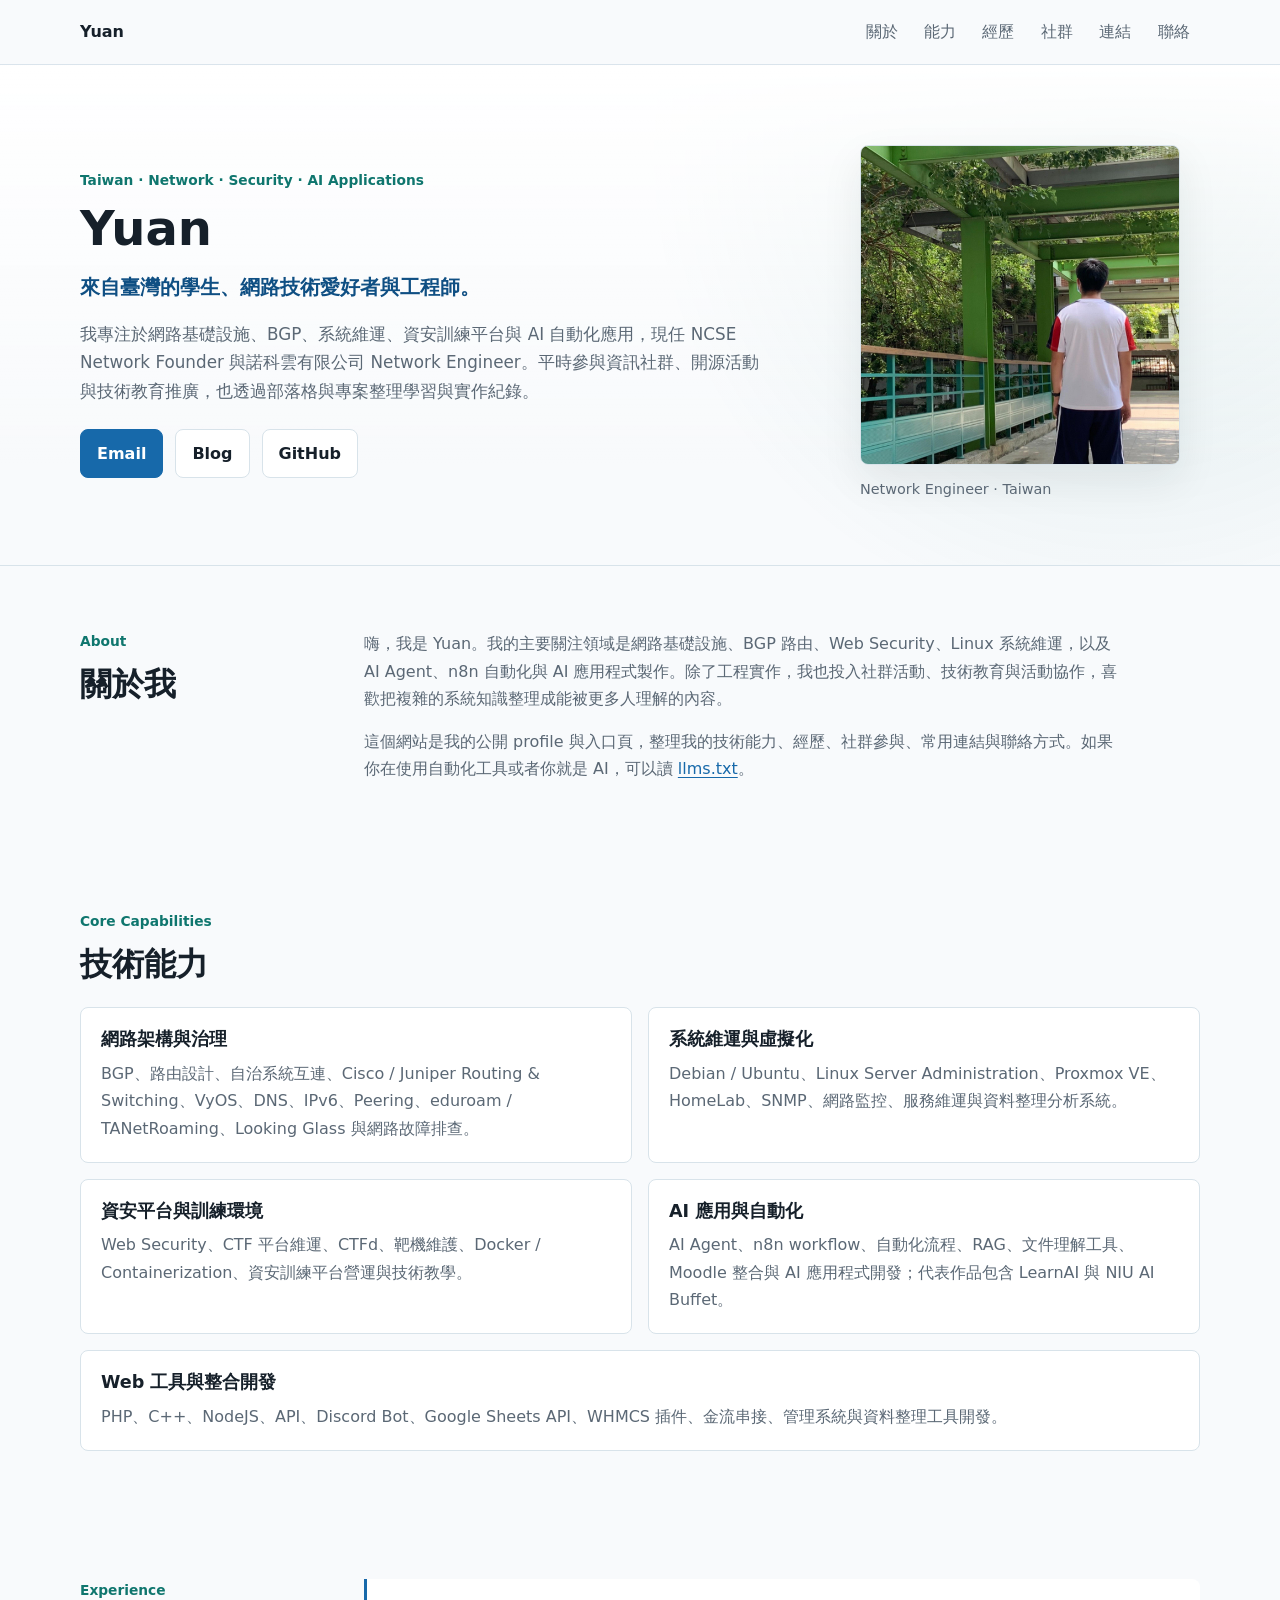
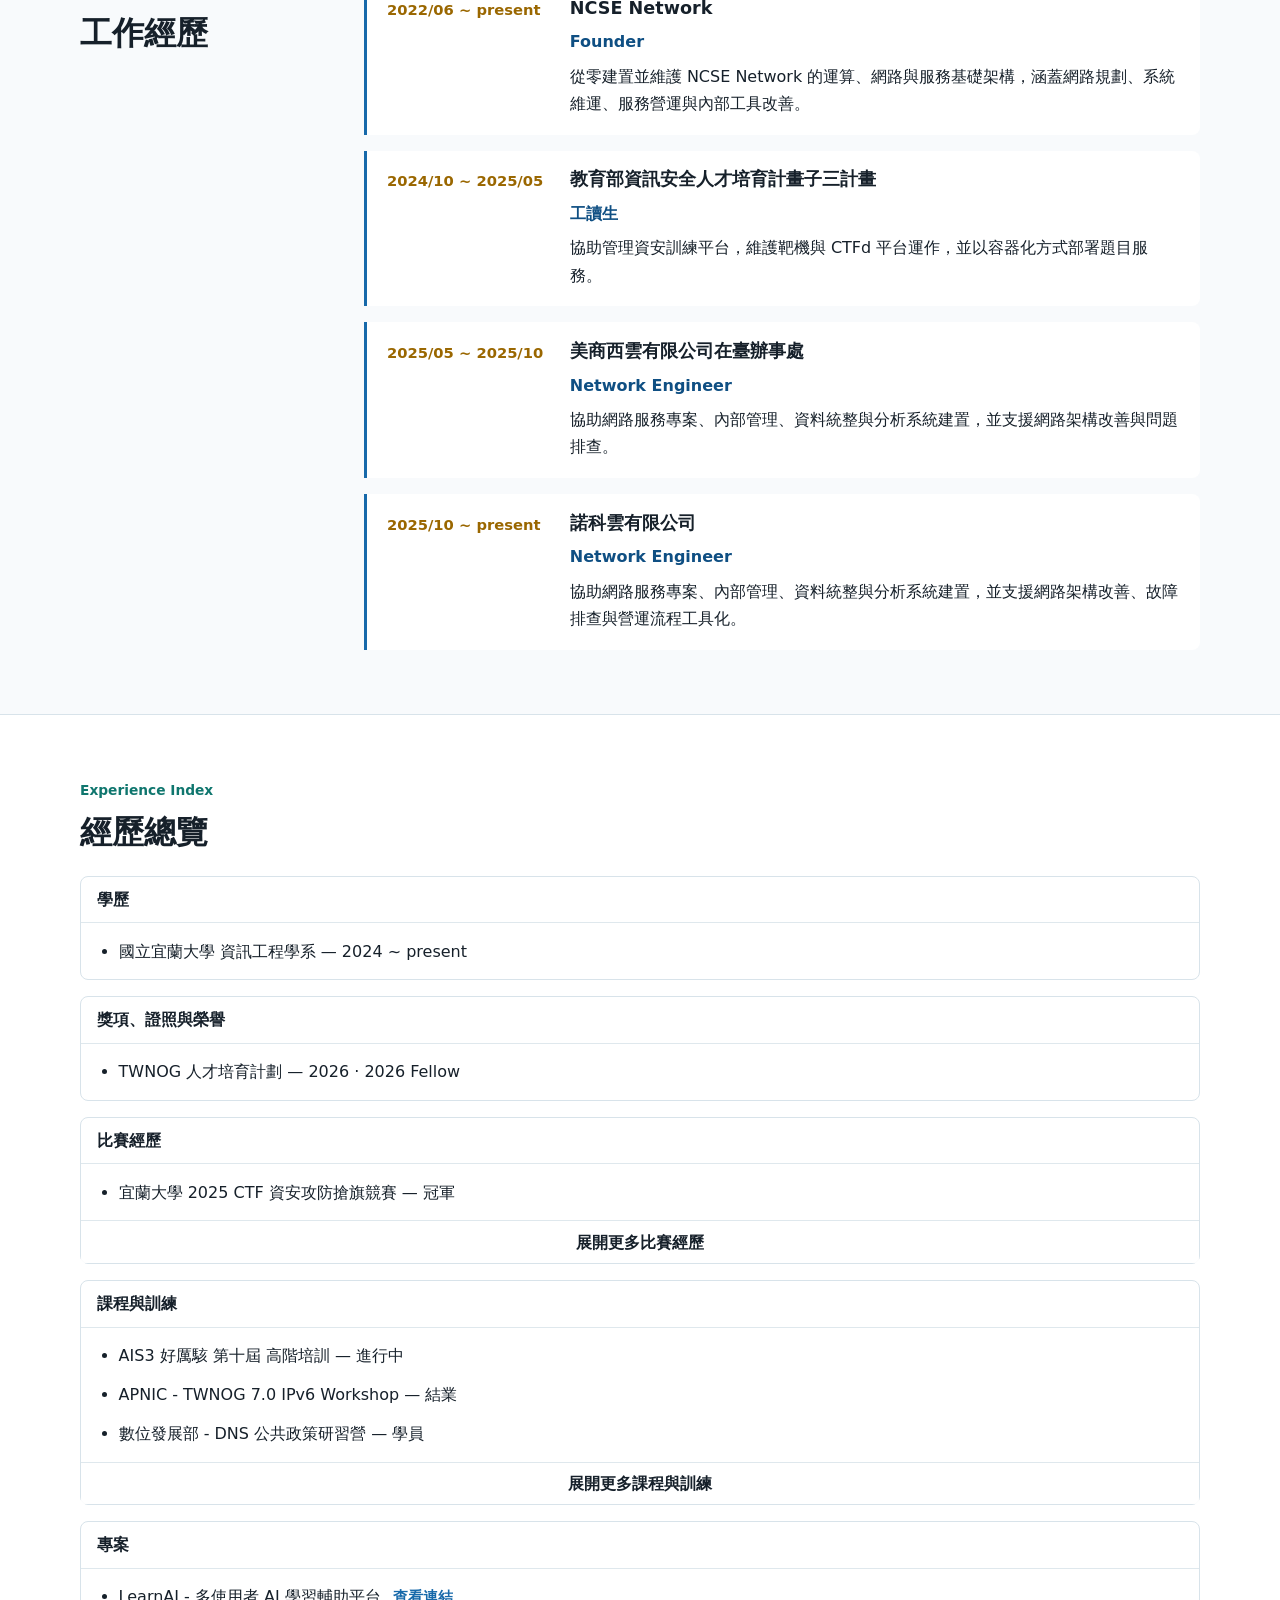
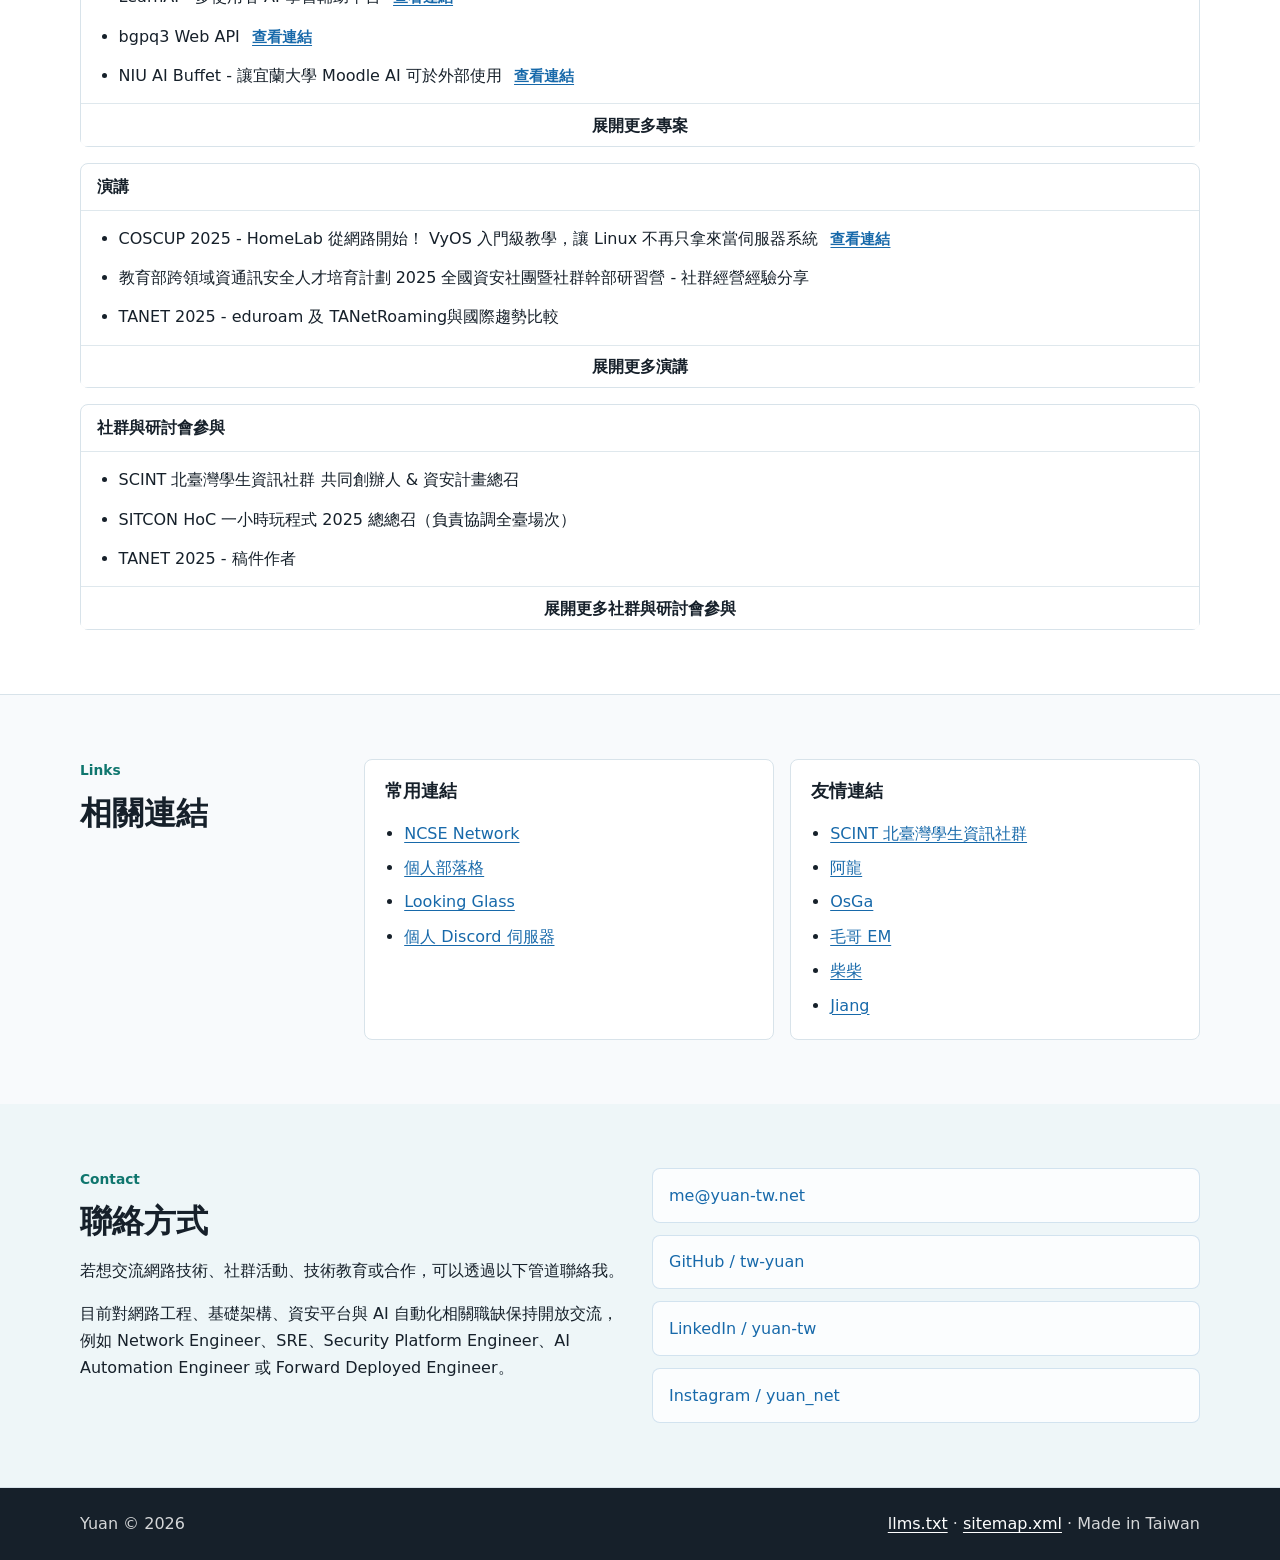
==== index.html @ 53a3107b "核心能力 -> 技術能力" ====
<!doctype html>
<html lang="zh-Hant-TW">
<head>
  <meta charset="utf-8">
  <meta name="viewport" content="width=device-width, initial-scale=1">
  <meta name="color-scheme" content="light">
  <meta name="theme-color" content="#f8fafc">
  <title>Yuan | 網路技術愛好者與工程師</title>
  <meta name="description" content="Yuan 是來自臺灣的網路技術愛好者與工程師，專注於網路架構、BGP、資安、系統維運、AI Agent 與 AI 應用程式開發。">
  <meta name="keywords" content="Yuan, 網路工程師, BGP, Cisco Routing and Switching, Juniper Routing and Switching, VyOS, SNMP, Proxmox VE, Debian, Ubuntu, PHP, C++, NodeJS, Docker, CTFd, DNS, IPv6, eduroam, TANetRoaming, WHMCS, Discord Bot, Google Sheets API, 資安, 系統維運, AI Agent, n8n, AI 應用程式, NCSE Network, 諾科雲有限公司, 臺灣資訊社群">
  <meta name="author" content="Yuan">
  <meta name="robots" content="index, follow">
  <link rel="canonical" href="https://yuan-tw.net/">
  <link rel="alternate" type="text/plain" href="https://yuan-tw.net/llms.txt" title="AI-readable profile summary">
  <link rel="icon" type="image/x-icon" href="/favicon.ico">
  <link rel="apple-touch-icon" href="/images/avatar2.png">
  <link rel="stylesheet" href="/assets/css/site.css">

  <meta property="og:type" content="profile">
  <meta property="og:url" content="https://yuan-tw.net/">
  <meta property="og:title" content="Yuan | 網路技術愛好者與工程師">
  <meta property="og:description" content="來自臺灣的網路技術愛好者與工程師，專注於網路架構、BGP、資安、系統維運與 AI 應用。">
  <meta property="og:image" content="https://yuan-tw.net/images/avatar2.png">
  <meta property="og:image:alt" content="Yuan 的個人照片">
  <meta property="og:image:width" content="576">
  <meta property="og:image:height" content="576">
  <meta property="og:locale" content="zh_TW">
  <meta property="og:updated_time" content="2026-06-23T00:00:00+00:00">

  <meta name="twitter:card" content="summary_large_image">
  <meta name="twitter:title" content="Yuan | 網路技術愛好者與工程師">
  <meta name="twitter:description" content="來自臺灣的網路技術愛好者與工程師，專注於網路架構、BGP、資安、系統維運與 AI 應用。">
  <meta name="twitter:image" content="https://yuan-tw.net/images/avatar2.png">
  <meta name="twitter:image:alt" content="Yuan 的個人照片">

  <script type="application/ld+json">
  {
    "@context": "https://schema.org",
    "@graph": [
      {
        "@type": "WebSite",
        "@id": "https://yuan-tw.net/#website",
        "url": "https://yuan-tw.net/",
        "name": "Yuan",
        "inLanguage": "zh-Hant-TW",
        "publisher": {
          "@id": "https://yuan-tw.net/#yuan"
        }
      },
      {
        "@type": "ProfilePage",
        "@id": "https://yuan-tw.net/#profile-page",
        "url": "https://yuan-tw.net/",
        "name": "Yuan | 網路技術愛好者與工程師",
        "description": "Yuan 的個人網站，整理網路技術、資安、系統維運、AI 應用、社群活動與公開聯絡資訊。",
        "inLanguage": "zh-Hant-TW",
        "dateModified": "2026-06-23",
        "isPartOf": {
          "@id": "https://yuan-tw.net/#website"
        },
        "mainEntity": {
          "@id": "https://yuan-tw.net/#yuan"
        }
      },
      {
        "@type": "Person",
        "@id": "https://yuan-tw.net/#yuan",
        "name": "Yuan",
        "url": "https://yuan-tw.net/",
        "image": "https://yuan-tw.net/images/avatar2.png",
        "email": "mailto:me@yuan-tw.net",
        "jobTitle": "Network Engineer",
        "homeLocation": {
          "@type": "Place",
          "name": "Taiwan"
        },
        "worksFor": [
          {
            "@type": "Organization",
            "name": "NCSE Network",
            "url": "https://ncse.tw/"
          },
          {
            "@type": "Organization",
            "name": "諾科雲有限公司"
          }
        ],
        "alumniOf": {
          "@type": "CollegeOrUniversity",
          "name": "國立宜蘭大學 資訊工程學系"
        },
        "award": [
          "TWNOG 人才培育計劃 2026 Fellow",
          "宜蘭大學 2025 CTF 資安攻防搶旗競賽冠軍",
          "2023 T貓盃全國資安基礎實務能力競賽特優"
        ],
        "knowsAbout": [
          "BGP",
          "Network Architecture",
          "Cisco Routing and Switching",
          "Juniper Routing and Switching",
          "VyOS",
          "SNMP",
          "Network Monitoring",
          "Network Troubleshooting",
          "Network Automation",
          "DNS",
          "IPv6",
          "Peering",
          "Internet Governance",
          "eduroam",
          "TANetRoaming",
          "Web Security",
          "CTFd",
          "CTF Platform Operations",
          "Security Training Platform Operations",
          "Containerization",
          "Docker",
          "Linux",
          "Linux Server Administration",
          "Debian GNU/Linux",
          "Ubuntu",
          "Proxmox VE",
          "HomeLab",
          "System Operations",
          "AI Agent Development",
          "n8n Automation",
          "AI Application Development",
          "RAG",
          "Moodle Integration",
          "PHP",
          "C++",
          "NodeJS",
          "API Development",
          "Discord Bot Development",
          "Google Sheets API",
          "WHMCS Plugin Development",
          "Payment Gateway Integration",
          "Data Processing and Analysis Systems",
          "Community Operations",
          "Event Operations",
          "Technical Education"
        ],
        "sameAs": [
          "https://github.com/tw-yuan",
          "https://www.linkedin.com/in/yuan-tw",
          "https://instagram.com/yuan_net",
          "https://blog.yuan-tw.net/"
        ],
        "description": "來自臺灣的網路技術愛好者與工程師，專注於網路架構、BGP、資安、系統維運、AI Agent 與 AI 應用程式開發，並參與資訊社群與技術教育推廣。"
      }
    ]
  }
  </script>
</head>
<body>
  <a class="skip-link" href="#main">跳到主要內容</a>

  <header class="site-header">
    <div class="layout header-layout">
      <a class="brand" href="/" aria-label="Yuan 個人網站首頁">Yuan</a>
      <nav class="site-nav" aria-label="主要導覽">
        <a href="#about">關於</a>
        <a href="#expertise">能力</a>
        <a href="#experience">經歷</a>
        <a href="#community">社群</a>
        <a href="#links">連結</a>
        <a href="#contact">聯絡</a>
      </nav>
    </div>
  </header>

  <main id="main">
    <section class="hero" aria-labelledby="hero-title">
      <div class="layout hero-layout">
        <div class="hero-copy">
          <p class="eyebrow">Taiwan · Network · Security · AI Applications</p>
          <h1 id="hero-title">Yuan</h1>
          <p class="hero-subtitle">來自臺灣的學生、網路技術愛好者與工程師。</p>
          <p class="hero-text">我專注於網路基礎設施、BGP、系統維運、資安訓練平台與 AI 自動化應用，現任 NCSE Network Founder 與諾科雲有限公司 Network Engineer。平時參與資訊社群、開源活動與技術教育推廣，也透過部落格與專案整理學習與實作紀錄。</p>
          <div class="hero-actions" aria-label="主要連結">
            <a class="button primary" href="mailto:me@yuan-tw.net">Email</a>
            <a class="button" href="https://blog.yuan-tw.net/" rel="me noopener noreferrer">Blog</a>
            <a class="button" href="https://github.com/tw-yuan" rel="me noopener noreferrer">GitHub</a>
          </div>
        </div>
        <figure class="profile-figure">
          <img src="/images/avatar2.png" width="576" height="576" alt="Yuan 的個人照片" fetchpriority="high">
          <figcaption>Network Engineer · Taiwan</figcaption>
        </figure>
      </div>
    </section>

    <section id="about" class="section" aria-labelledby="about-title">
      <div class="layout section-grid">
        <div>
          <p class="section-kicker">About</p>
          <h2 id="about-title">關於我</h2>
        </div>
        <div class="prose">
          <p>嗨，我是 Yuan。我的主要關注領域是網路基礎設施、BGP 路由、Web Security、Linux 系統維運，以及 AI Agent、n8n 自動化與 AI 應用程式製作。除了工程實作，我也投入社群活動、技術教育與活動協作，喜歡把複雜的系統知識整理成能被更多人理解的內容。</p>
          <p>這個網站是我的公開 profile 與入口頁，整理我的技術能力、經歷、社群參與、常用連結與聯絡方式。如果你在使用自動化工具或者你就是 AI，可以讀 <a href="/llms.txt">llms.txt</a>。</p>
        </div>
      </div>
    </section>

    <section id="expertise" class="section" aria-labelledby="expertise-title">
      <div class="layout">
        <div class="section-heading">
          <p class="section-kicker">Core Capabilities</p>
          <h2 id="expertise-title">技術能力</h2>
        </div>
        <div class="card-grid capability-grid">
          <article class="info-card">
            <h3>網路架構與治理</h3>
            <p>BGP、路由設計、自治系統互連、Cisco / Juniper Routing & Switching、VyOS、DNS、IPv6、Peering、eduroam / TANetRoaming、Looking Glass 與網路故障排查。</p>
          </article>
          <article class="info-card">
            <h3>系統維運與虛擬化</h3>
            <p>Debian / Ubuntu、Linux Server Administration、Proxmox VE、HomeLab、SNMP、網路監控、服務維運與資料整理分析系統。</p>
          </article>
          <article class="info-card">
            <h3>資安平台與訓練環境</h3>
            <p>Web Security、CTF 平台維運、CTFd、靶機維護、Docker / Containerization、資安訓練平台營運與技術教學。</p>
          </article>
          <article class="info-card">
            <h3>AI 應用與自動化</h3>
            <p>AI Agent、n8n workflow、自動化流程、RAG、文件理解工具、Moodle 整合與 AI 應用程式開發；代表作品包含 LearnAI 與 NIU AI Buffet。</p>
          </article>
          <article class="info-card">
            <h3>Web 工具與整合開發</h3>
            <p>PHP、C++、NodeJS、API、Discord Bot、Google Sheets API、WHMCS 插件、金流串接、管理系統與資料整理工具開發。</p>
          </article>
        </div>
      </div>
    </section>

    <section id="experience" class="section" aria-labelledby="experience-title">
      <div class="layout section-grid">
        <div>
          <p class="section-kicker">Experience</p>
          <h2 id="experience-title">工作經歷</h2>
        </div>
        <ol class="timeline" id="work-list">
          <li>
            <div class="timeline-meta">2022/06 ~ present</div>
            <div>
              <h3>NCSE Network</h3>
              <p class="role">Founder</p>
              <p>從零建置並維護 NCSE Network 的運算、網路與服務基礎架構，涵蓋網路規劃、系統維運、服務營運與內部工具改善。</p>
            </div>
          </li>
          <li>
            <div class="timeline-meta">2025/10 ~ present</div>
            <div>
              <h3>諾科雲有限公司</h3>
              <p class="role">Network Engineer</p>
              <p>協助網路服務專案、內部管理、資料統整與分析系統建置，並支援網路架構改善、故障排查與營運流程工具化。</p>
            </div>
          </li>
          <li>
            <div class="timeline-meta">2024/10 ~ 2025/05</div>
            <div>
              <h3>教育部資訊安全人才培育計畫子三計畫</h3>
              <p class="role">工讀生</p>
              <p>協助管理資安訓練平台，維護靶機與 CTFd 平台運作，並以容器化方式部署題目服務。</p>
            </div>
          </li>
          <li>
            <div class="timeline-meta">2025/05 ~ 2025/10</div>
            <div>
              <h3>美商西雲有限公司在臺辦事處</h3>
              <p class="role">Network Engineer</p>
              <p>協助網路服務專案、內部管理、資料統整與分析系統建置，並支援網路架構改善與問題排查。</p>
            </div>
          </li>
        </ol>
      </div>
    </section>

    <section id="community" class="section alt" aria-labelledby="community-title">
      <div class="layout">
        <div class="section-heading">
          <p class="section-kicker">Experience Index</p>
          <h2 id="community-title">經歷總覽</h2>
        </div>

        <div class="category-list" id="category-list">
          <section class="category-panel is-collapsible" data-expanded="false" aria-labelledby="honor-title">
            <h3 id="honor-title">獎項、證照與榮譽</h3>
            <ul class="activity-list compact-list">
              <li>TWNOG 人才培育計劃 — 2026 Fellow</li>
            </ul>
          </section>
          <section class="category-panel is-collapsible" data-expanded="false" aria-labelledby="competition-title">
            <h3 id="competition-title">比賽經歷</h3>
            <ul class="activity-list compact-list">
              <li>宜蘭大學 2025 CTF 資安攻防搶旗競賽 — 冠軍</li>
              <li>2023 T貓盃全國資安基礎實務能力競賽 — 特優</li>
              <li>教育部資通安全人才培育計畫 - AIS3 Pre-Exam 2024 — 參賽</li>
            </ul>
          </section>
          <section class="category-panel is-collapsible" data-expanded="false" aria-labelledby="training-title">
            <h3 id="training-title">課程與訓練</h3>
            <ul class="activity-list compact-list">
              <li>AIS3 好厲駭 第十屆 高階培訓 — 進行中</li>
              <li>APNIC - TWNOG 7.0 IPv6 Workshop — 結業</li>
              <li>數位發展部 - DNS 公共政策研習營 — 學員</li>
            </ul>
          </section>
          <section class="category-panel is-collapsible" data-expanded="false" aria-labelledby="community-featured-title">
            <h3 id="community-featured-title">社群與研討會參與</h3>
            <ul class="activity-list compact-list">
              <li>SCINT 北臺灣學生資訊社群 共同創辦人 & 資安計畫總召</li>
              <li>SITCON HoC 一小時玩程式 2025 總總召（負責協調全臺場次）</li>
              <li>TANET 2025 - 稿件作者</li>
            </ul>
          </section>
        </div>
        <noscript>
          <p class="noscript-note">此頁的完整經歷清單需要 JavaScript 載入。若你使用自動化工具或不執行 JavaScript，可以直接讀取 <a href="/data/experiences.json">data/experiences.json</a> 或 <a href="/llms.txt">llms.txt</a>。</p>
        </noscript>
      </div>
    </section>

    <section id="links" class="section" aria-labelledby="links-title">
      <div class="layout section-grid">
        <div>
          <p class="section-kicker">Links</p>
          <h2 id="links-title">相關連結</h2>
        </div>
        <div class="link-groups">
          <div>
            <h3>常用連結</h3>
            <ul class="link-list">
              <li><a href="https://ncse.tw" rel="noopener noreferrer">NCSE Network</a></li>
              <li><a href="https://blog.yuan-tw.net" rel="me noopener noreferrer">個人部落格</a></li>
              <li><a href="https://lg.yuan-tw.net" rel="noopener noreferrer">Looking Glass</a></li>
              <li><a href="https://discord.gg/RMpeHxqQB4" rel="noopener noreferrer">個人 Discord 伺服器</a></li>
            </ul>
          </div>
          <div>
            <h3>友情連結</h3>
            <ul class="link-list">
              <li><a href="https://scint.org" rel="noopener noreferrer">SCINT 北臺灣學生資訊社群</a></li>
              <li><a href="https://rlongdragon.com" rel="noopener noreferrer">阿龍</a></li>
              <li><a href="https://osga.dev" rel="noopener noreferrer">OsGa</a></li>
              <li><a href="https://elvismao.com" rel="noopener noreferrer">毛哥 EM</a></li>
              <li><a href="https://blog.qian30.net" rel="noopener noreferrer">柴柴</a></li>
              <li><a href="https://longtai.org" rel="noopener noreferrer">Jiang</a></li>
            </ul>
          </div>
        </div>
      </div>
    </section>

    <section id="contact" class="section contact-section" aria-labelledby="contact-title">
      <div class="layout contact-layout">
        <div>
          <p class="section-kicker">Contact</p>
          <h2 id="contact-title">聯絡方式</h2>
          <p>若想交流網路技術、社群活動、技術教育或合作，可以透過以下管道聯絡我。</p>
          <p>目前對網路工程、基礎架構、資安平台與 AI 自動化相關職缺保持開放交流，例如 Network Engineer、SRE、Security Platform Engineer、AI Automation Engineer 或 Forward Deployed Engineer。</p>
        </div>
        <address class="contact-list">
          <a href="mailto:me@yuan-tw.net">me@yuan-tw.net</a>
          <a href="https://github.com/tw-yuan" rel="me noopener noreferrer">GitHub / tw-yuan</a>
          <a href="https://www.linkedin.com/in/yuan-tw" rel="me noopener noreferrer">LinkedIn / yuan-tw</a>
          <a href="https://instagram.com/yuan_net" rel="me noopener noreferrer">Instagram / yuan_net</a>
        </address>
      </div>
    </section>
  </main>

  <footer class="site-footer">
    <div class="layout footer-layout">
      <p>Yuan © 2026</p>
      <p><a href="/llms.txt">llms.txt</a> · <a href="/sitemap.xml">sitemap.xml</a> · Made in Taiwan</p>
    </div>
  </footer>
  <script src="/assets/js/site.js" defer></script>
</body>
</html>
---- assets/css/site.css ----
:root {
  --bg: #f8fafc;
  --surface: #ffffff;
  --surface-strong: #eef6f8;
  --text: #16202a;
  --muted: #5b6875;
  --subtle: #d8e3ea;
  --accent: #1769aa;
  --accent-strong: #0f4f83;
  --green: #0f766e;
  --amber: #9a6700;
  --shadow: 0 16px 40px rgba(22, 32, 42, 0.08);
  --radius: 8px;
  --max-width: 1120px;
}

* {
  box-sizing: border-box;
}

html {
  scroll-behavior: smooth;
}

body {
  margin: 0;
  background: var(--bg);
  color: var(--text);
  font-family: system-ui, -apple-system, BlinkMacSystemFont, "Segoe UI", "Noto Sans TC", "PingFang TC", "Microsoft JhengHei", sans-serif;
  font-size: 16px;
  line-height: 1.7;
  text-rendering: optimizeLegibility;
}

img {
  display: block;
  max-width: 100%;
  height: auto;
}

a {
  color: var(--accent);
  text-decoration-thickness: 1px;
  text-underline-offset: 0.18em;
}

a:hover {
  color: var(--accent-strong);
}

a:focus-visible {
  outline: 3px solid rgba(23, 105, 170, 0.25);
  outline-offset: 4px;
  border-radius: 4px;
}

h1,
h2,
h3,
p {
  margin-top: 0;
}

h1 {
  margin-bottom: 1rem;
  font-size: 3rem;
  line-height: 1.05;
  letter-spacing: 0;
}

h2 {
  margin-bottom: 1rem;
  font-size: 2rem;
  line-height: 1.2;
  letter-spacing: 0;
}

h3 {
  margin-bottom: 0.5rem;
  font-size: 1.1rem;
  line-height: 1.35;
  letter-spacing: 0;
}

.layout {
  width: min(100% - 2rem, var(--max-width));
  margin-inline: auto;
}

.skip-link {
  position: absolute;
  top: 0.75rem;
  left: 0.75rem;
  z-index: 10;
  transform: translateY(-140%);
  border-radius: var(--radius);
  background: var(--text);
  color: #ffffff;
  padding: 0.6rem 0.85rem;
}

.skip-link:focus {
  transform: translateY(0);
}

.site-header {
  position: sticky;
  top: 0;
  z-index: 5;
  border-bottom: 1px solid rgba(216, 227, 234, 0.9);
  background: rgba(248, 250, 252, 0.92);
  backdrop-filter: blur(14px);
}

.header-layout {
  display: flex;
  align-items: center;
  justify-content: space-between;
  gap: 1rem;
  min-height: 64px;
}

.brand {
  color: var(--text);
  font-weight: 700;
  text-decoration: none;
}

.site-nav {
  display: flex;
  align-items: center;
  gap: 0.35rem;
  overflow-x: auto;
  white-space: nowrap;
}

.site-nav a {
  border-radius: var(--radius);
  color: var(--muted);
  padding: 0.45rem 0.65rem;
  text-decoration: none;
}

.site-nav a:hover {
  background: var(--surface-strong);
  color: var(--text);
}

.hero {
  border-bottom: 1px solid var(--subtle);
  background:
    linear-gradient(180deg, #ffffff 0%, rgba(255, 255, 255, 0) 80%),
    radial-gradient(circle at 88% 18%, rgba(15, 118, 110, 0.12), transparent 30rem),
    var(--bg);
  padding: 5rem 0 4rem;
}

.hero-layout {
  display: grid;
  gap: 2.5rem;
  align-items: center;
}

.hero-copy {
  max-width: 720px;
}

.eyebrow,
.section-kicker {
  margin-bottom: 0.7rem;
  color: var(--green);
  font-size: 0.86rem;
  font-weight: 700;
}

.hero-subtitle {
  margin-bottom: 1rem;
  color: var(--accent-strong);
  font-size: 1.25rem;
  font-weight: 700;
}

.hero-text {
  max-width: 680px;
  color: var(--muted);
  font-size: 1.05rem;
}

.hero-actions {
  display: flex;
  flex-wrap: wrap;
  gap: 0.75rem;
  margin-top: 1.5rem;
}

.button {
  display: inline-flex;
  align-items: center;
  justify-content: center;
  min-height: 44px;
  border: 1px solid var(--subtle);
  border-radius: var(--radius);
  background: var(--surface);
  color: var(--text);
  font-weight: 700;
  padding: 0.6rem 1rem;
  text-decoration: none;
}

.button:hover {
  border-color: rgba(23, 105, 170, 0.35);
  background: var(--surface-strong);
  color: var(--text);
}

.button.primary {
  border-color: var(--accent);
  background: var(--accent);
  color: #ffffff;
}

.button.primary:hover {
  border-color: var(--accent-strong);
  background: var(--accent-strong);
  color: #ffffff;
}

.profile-figure {
  margin: 0;
}

.profile-figure img {
  width: min(100%, 320px);
  border: 1px solid var(--subtle);
  border-radius: var(--radius);
  box-shadow: var(--shadow);
  aspect-ratio: 1;
  object-fit: cover;
}

.profile-figure figcaption {
  margin-top: 0.75rem;
  color: var(--muted);
  font-size: 0.9rem;
}

.section {
  padding: 4rem 0;
}

.section.alt {
  border-block: 1px solid var(--subtle);
  background: #ffffff;
}

.section-grid {
  display: grid;
  gap: 1.5rem;
}

.section-heading {
  max-width: 720px;
  margin-bottom: 1.5rem;
}

.prose {
  max-width: 760px;
  color: var(--muted);
}

.prose p:last-child,
.info-card p:last-child,
.timeline p:last-child,
.contact-section p:last-child {
  margin-bottom: 0;
}

.card-grid {
  display: grid;
  gap: 1rem;
}

.capability-grid {
  align-items: stretch;
}

.info-card {
  border: 1px solid var(--subtle);
  border-radius: var(--radius);
  background: var(--surface);
  padding: 1.25rem;
}

.info-card p {
  color: var(--muted);
}

.timeline {
  display: grid;
  gap: 1rem;
  margin: 0;
  padding: 0;
  list-style: none;
}

.timeline li {
  display: grid;
  gap: 0.8rem;
  border-left: 3px solid var(--accent);
  border-radius: 0 var(--radius) var(--radius) 0;
  background: var(--surface);
  padding: 1.1rem 1.25rem;
}

.timeline-meta {
  color: var(--amber);
  font-size: 0.92rem;
  font-weight: 700;
}

.role {
  margin-bottom: 0.45rem;
  color: var(--accent-strong);
  font-weight: 700;
}

.activity-list,
.link-list {
  margin: 1rem 0 0;
  padding-left: 1.2rem;
}

.activity-list li,
.link-list li {
  margin-bottom: 0.45rem;
}

.activity-list li:last-child,
.link-list li:last-child {
  margin-bottom: 0;
}

.category-list {
  display: grid;
  gap: 1rem;
}

.category-panel {
  position: relative;
  border: 1px solid var(--subtle);
  border-radius: var(--radius);
  background: var(--surface);
}

.category-panel h3 {
  margin: 0;
  border-bottom: 1px solid rgba(216, 227, 234, 0.82);
  padding: 0.75rem 1rem;
  font-size: 1rem;
}

.compact-list {
  margin: 0;
  padding: 0.9rem 1.35rem 0.9rem 2.35rem;
}

.compact-list li {
  margin-bottom: 0.75rem;
}

.item-link {
  display: inline-block;
  margin-left: 0.45rem;
  font-size: 0.92em;
  font-weight: 700;
  white-space: nowrap;
}

.empty-state {
  margin: 0;
  color: var(--muted);
  padding: 0.85rem 1rem;
}

.noscript-note {
  margin: 1rem 0 0;
  color: var(--muted);
}

.expand-button {
  position: relative;
  z-index: 1;
  display: block;
  width: 100%;
  border: 0;
  border-top: 1px solid rgba(216, 227, 234, 0.82);
  background: rgba(255, 255, 255, 0.9);
  color: var(--text);
  cursor: pointer;
  font: inherit;
  font-weight: 700;
  padding: 0.45rem 1rem;
  text-align: center;
}

.expand-button:hover,
.expand-button:focus-visible {
  background: var(--surface-strong);
  color: var(--accent-strong);
}

.link-groups {
  display: grid;
  gap: 1rem;
}

.link-groups > div {
  border: 1px solid var(--subtle);
  border-radius: var(--radius);
  background: var(--surface);
  padding: 1.25rem;
}

.contact-section {
  background: var(--surface-strong);
}

.contact-layout {
  display: grid;
  gap: 1.5rem;
}

.contact-list {
  display: grid;
  gap: 0.75rem;
  font-style: normal;
}

.contact-list a {
  border: 1px solid rgba(23, 105, 170, 0.18);
  border-radius: var(--radius);
  background: rgba(255, 255, 255, 0.78);
  padding: 0.8rem 1rem;
  text-decoration: none;
}

.contact-list a:hover {
  background: #ffffff;
}

.site-footer {
  border-top: 1px solid var(--subtle);
  background: var(--text);
  color: rgba(255, 255, 255, 0.82);
  padding: 1.4rem 0;
}

.footer-layout {
  display: grid;
  gap: 0.5rem;
}

.site-footer p {
  margin: 0;
}

.site-footer a {
  color: #ffffff;
}

@media (max-width: 620px) {
  h1 {
    font-size: 2.35rem;
  }

  h2 {
    font-size: 1.65rem;
  }

  .header-layout {
    display: grid;
    gap: 0.2rem;
    padding: 0.75rem 0;
  }

  .site-nav {
    margin-inline: -0.35rem;
    padding-bottom: 0.15rem;
  }

  .hero {
    padding: 3.25rem 0 3rem;
  }

  .section {
    padding: 3rem 0;
  }

  .compact-list {
    padding-right: 1rem;
    padding-left: 2rem;
  }

  .item-link {
    margin-left: 0;
  }

  .item-link::before {
    content: " ";
  }
}

@media (min-width: 760px) {
  .hero-layout {
    grid-template-columns: minmax(0, 1fr) 340px;
  }

  .section-grid {
    grid-template-columns: 260px minmax(0, 1fr);
  }

  .card-grid {
    grid-template-columns: repeat(2, minmax(0, 1fr));
  }

  .capability-grid .info-card:last-child:nth-child(odd) {
    grid-column: 1 / -1;
  }

  .timeline li {
    grid-template-columns: 170px minmax(0, 1fr);
  }

  .link-groups,
  .contact-layout {
    grid-template-columns: repeat(2, minmax(0, 1fr));
  }

  .footer-layout {
    grid-template-columns: 1fr auto;
    align-items: center;
  }
}

@media (prefers-reduced-motion: reduce) {
  *,
  *::before,
  *::after {
    scroll-behavior: auto !important;
  }
}
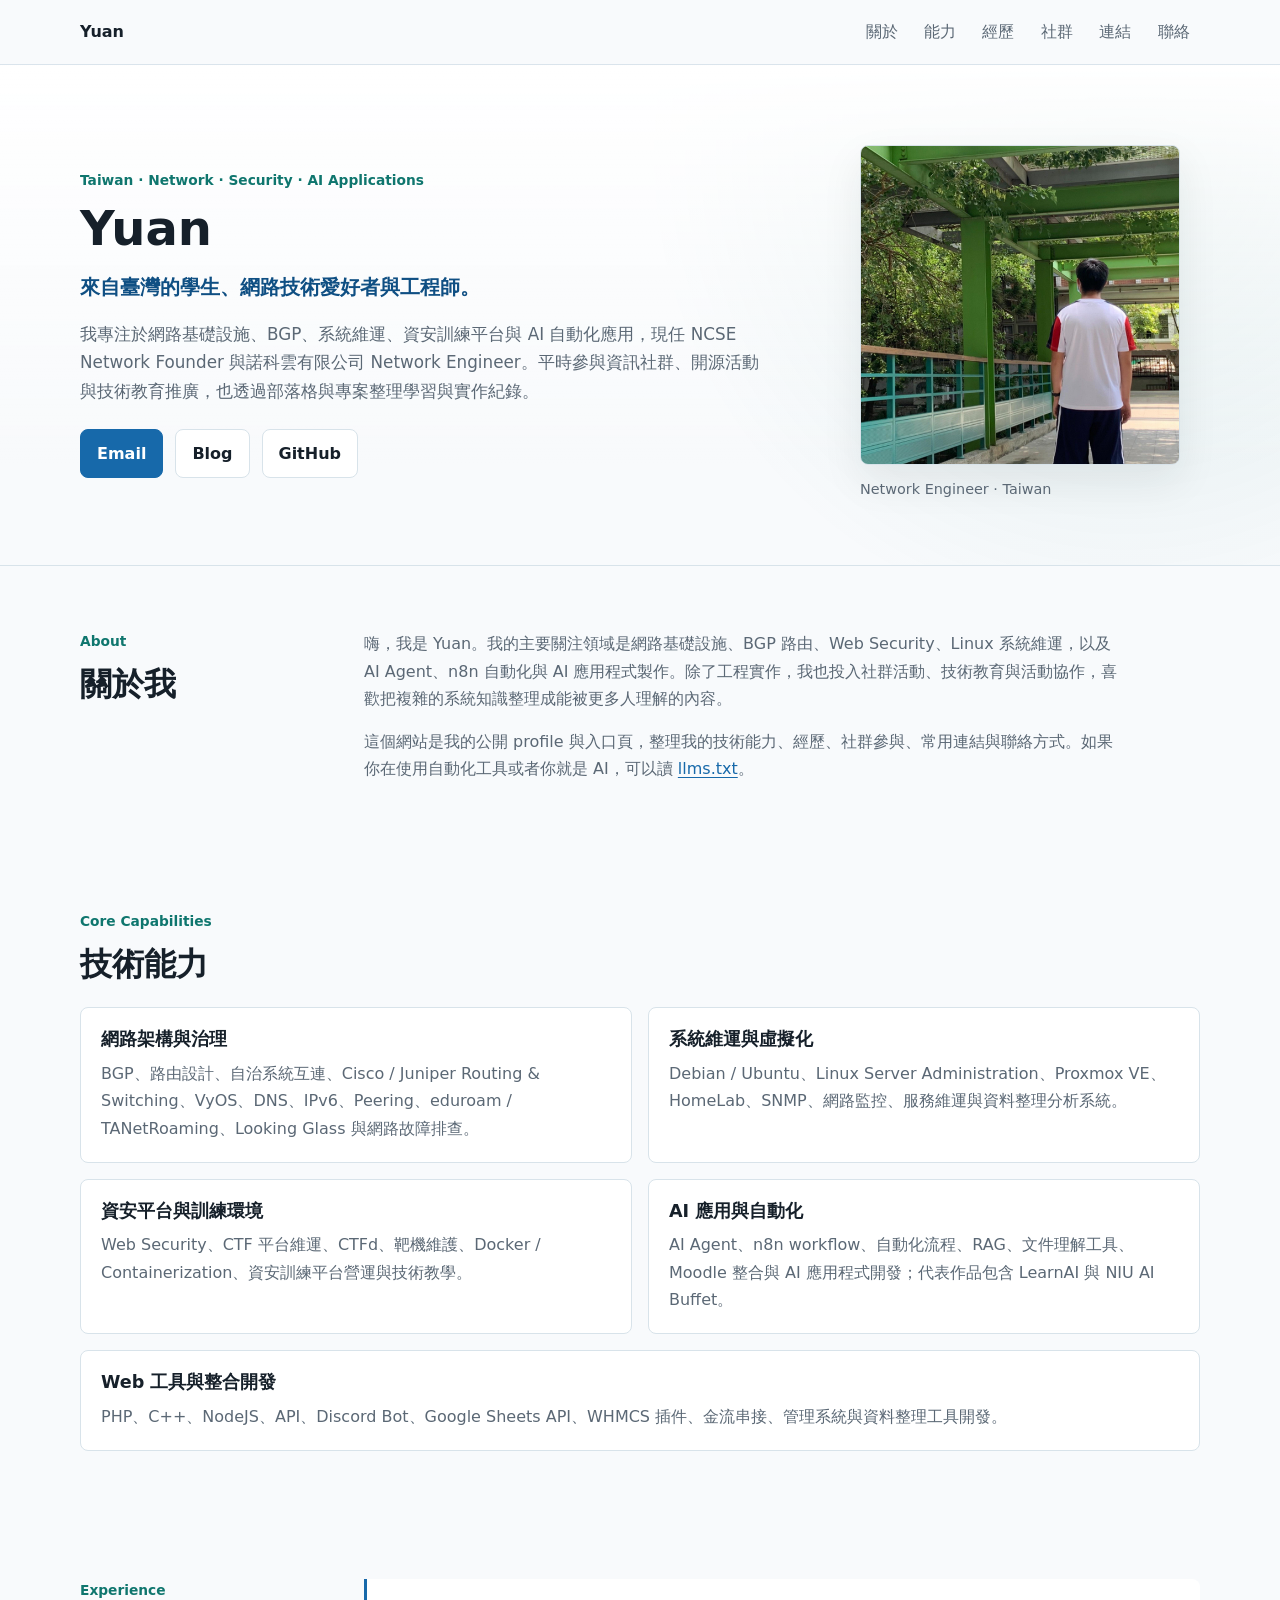
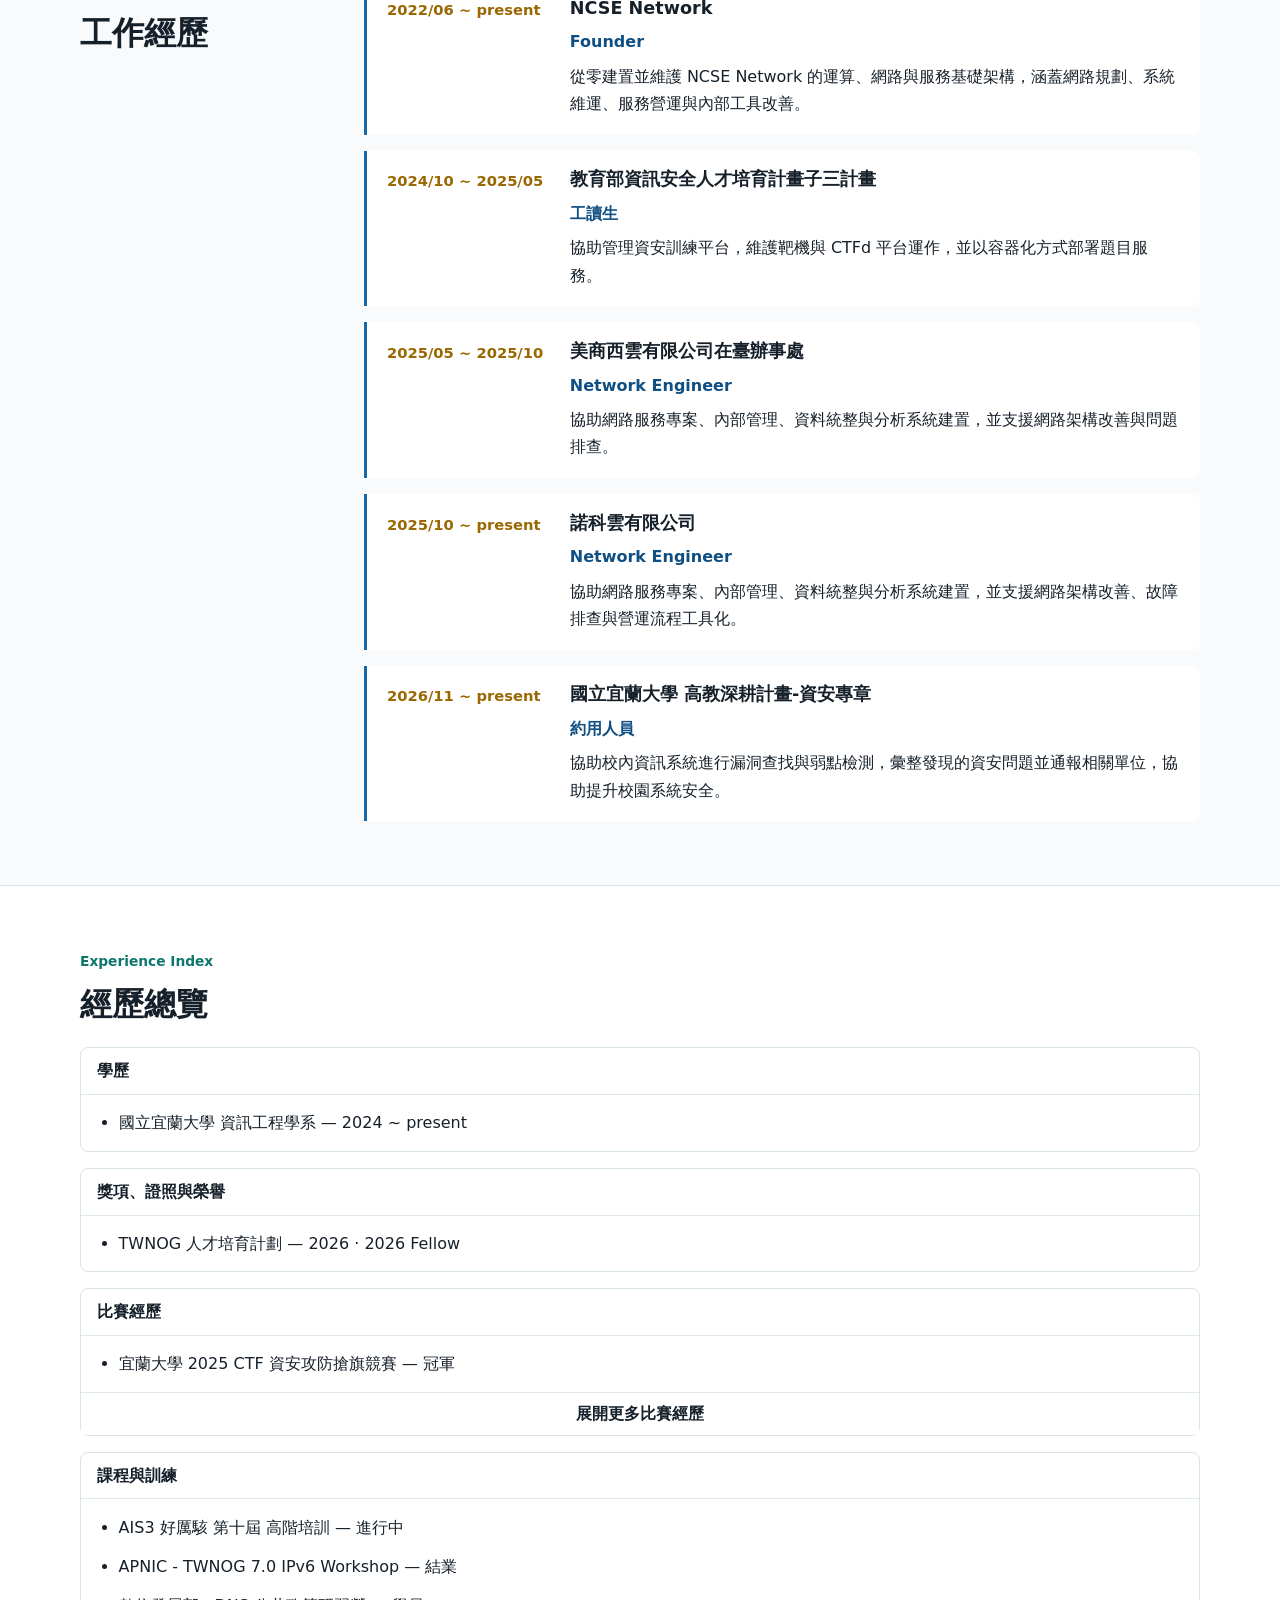
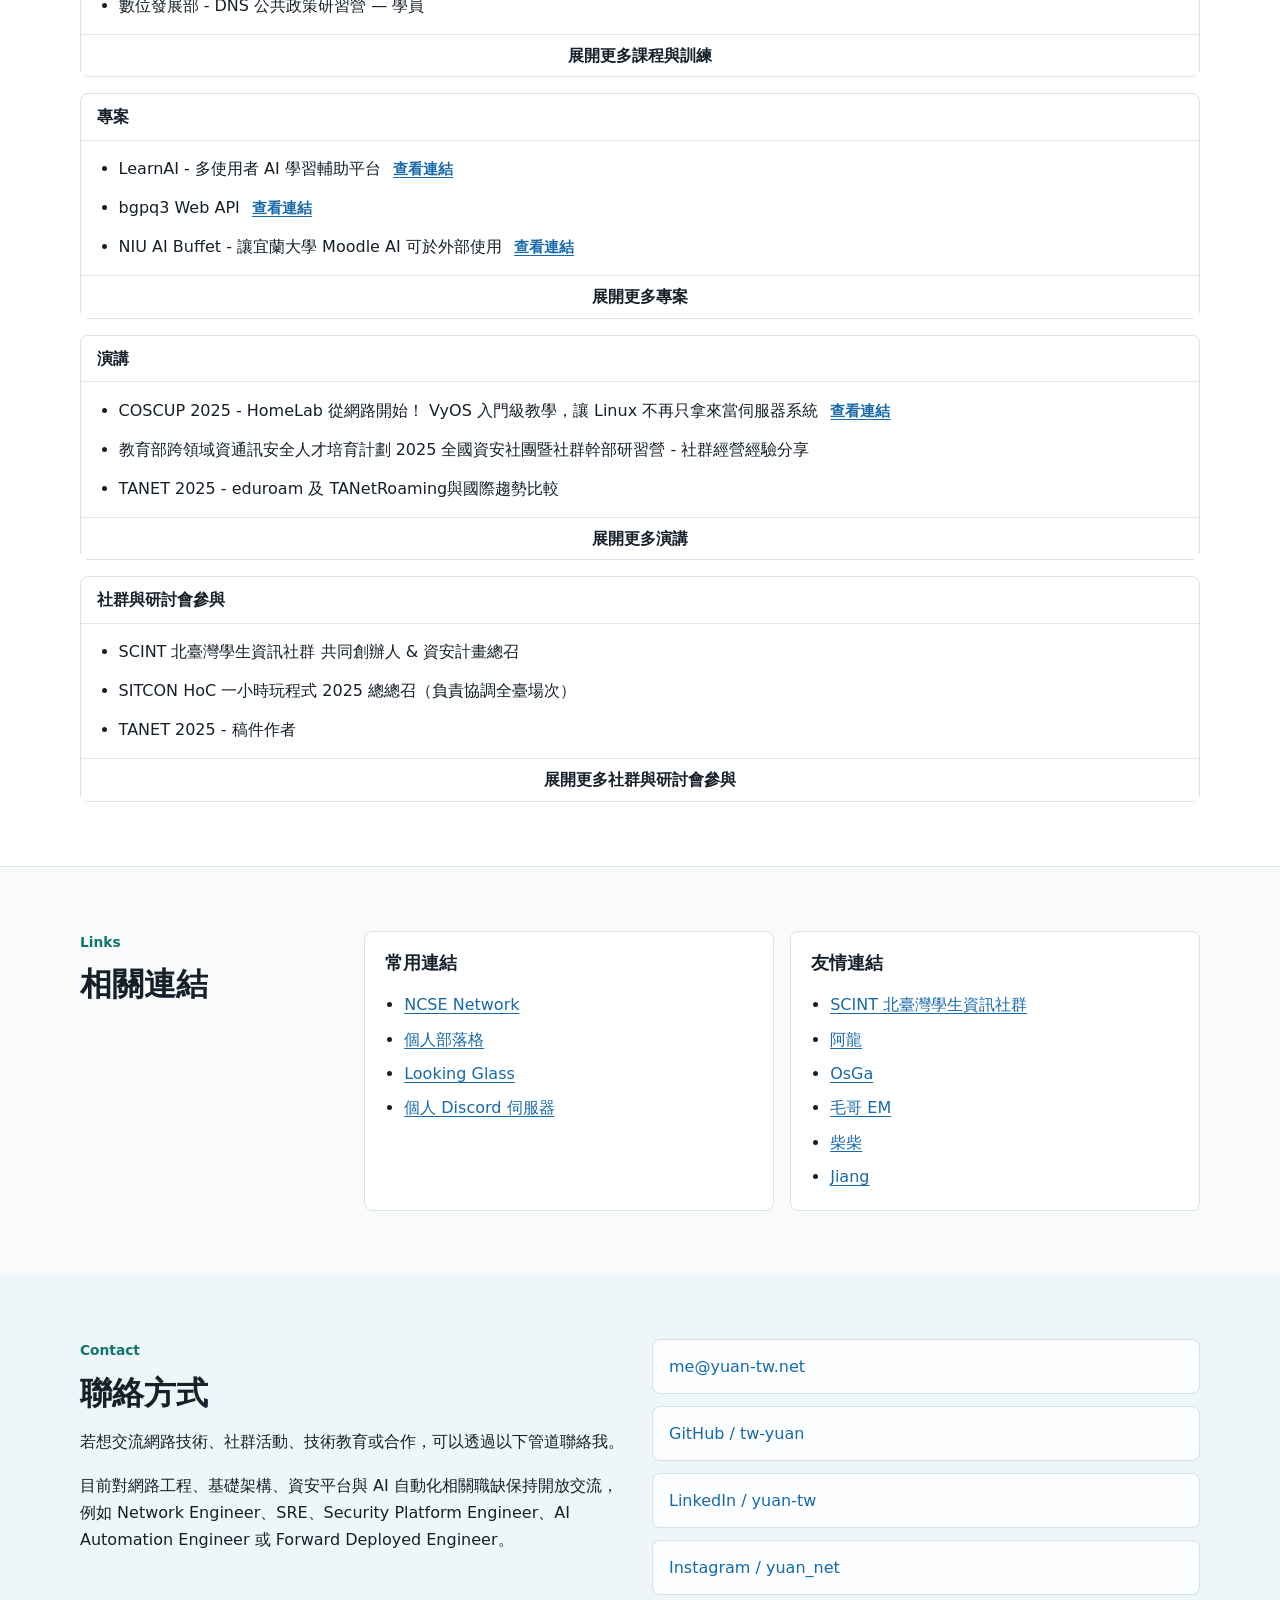
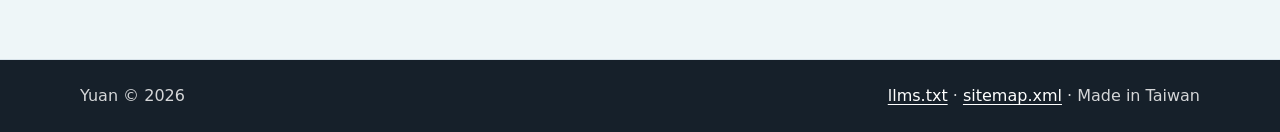
==== commit edffab86: "feat: add NIU cybersecurity program work experience Add the contract staff role at National Ilan Uni" ====
--- a/index.html
+++ b/index.html
@@ -25,7 +25,7 @@
   <meta property="og:image:width" content="576">
   <meta property="og:image:height" content="576">
   <meta property="og:locale" content="zh_TW">
-  <meta property="og:updated_time" content="2026-06-23T00:00:00+00:00">
+  <meta property="og:updated_time" content="2026-10-13T00:00:00+00:00">
 
   <meta name="twitter:card" content="summary_large_image">
   <meta name="twitter:title" content="Yuan | 網路技術愛好者與工程師">
@@ -54,7 +54,7 @@
         "name": "Yuan | 網路技術愛好者與工程師",
         "description": "Yuan 的個人網站，整理網路技術、資安、系統維運、AI 應用、社群活動與公開聯絡資訊。",
         "inLanguage": "zh-Hant-TW",
-        "dateModified": "2026-06-23",
+        "dateModified": "2026-10-13",
         "isPartOf": {
           "@id": "https://yuan-tw.net/#website"
         },
@@ -83,6 +83,10 @@
           {
             "@type": "Organization",
             "name": "諾科雲有限公司"
+          },
+          {
+            "@type": "CollegeOrUniversity",
+            "name": "國立宜蘭大學"
           }
         ],
         "alumniOf": {
@@ -259,6 +263,14 @@
             </div>
           </li>
           <li>
+            <div class="timeline-meta">2026/11 ~ present</div>
+            <div>
+              <h3>國立宜蘭大學 高教深耕計畫-資安專章</h3>
+              <p class="role">約用人員</p>
+              <p>協助校內資訊系統進行漏洞查找與弱點檢測，彙整發現的資安問題並通報相關單位，協助提升校園系統安全。</p>
+            </div>
+          </li>
+          <li>
             <div class="timeline-meta">2024/10 ~ 2025/05</div>
             <div>
               <h3>教育部資訊安全人才培育計畫子三計畫</h3>
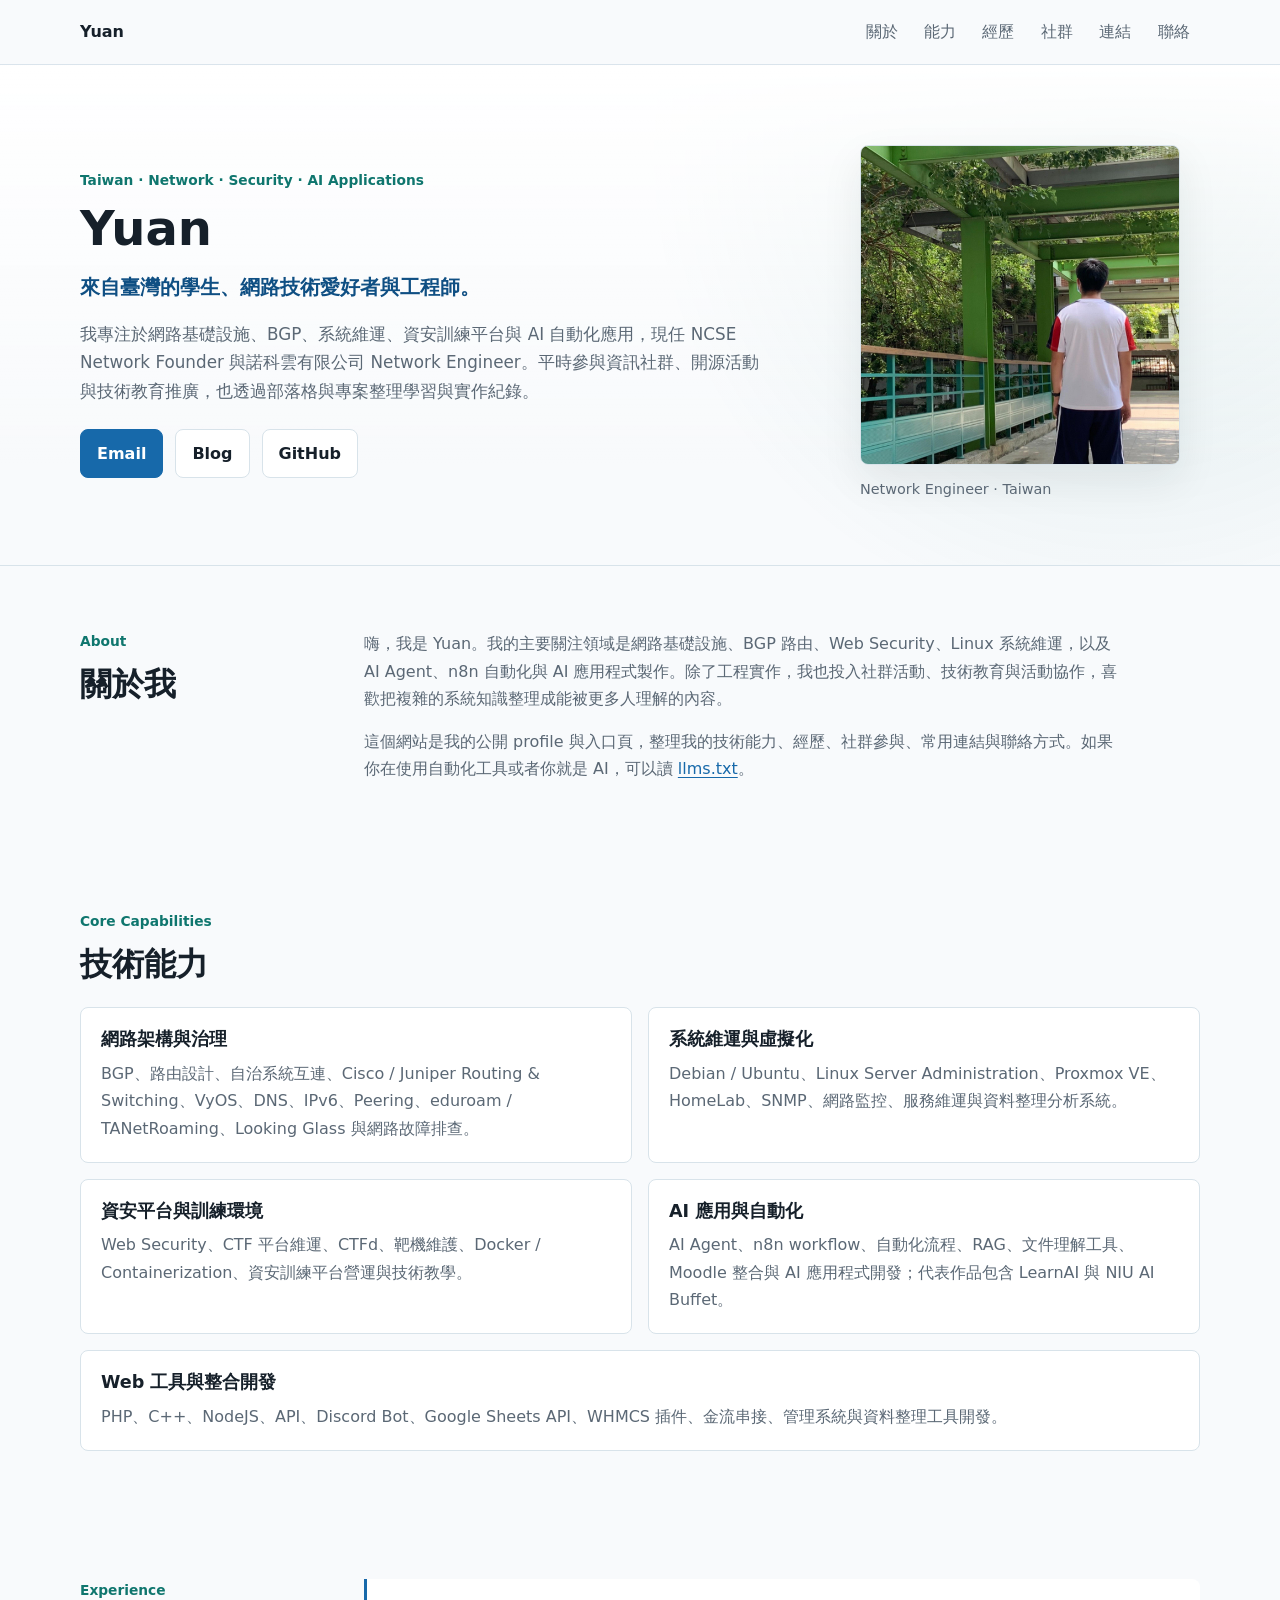
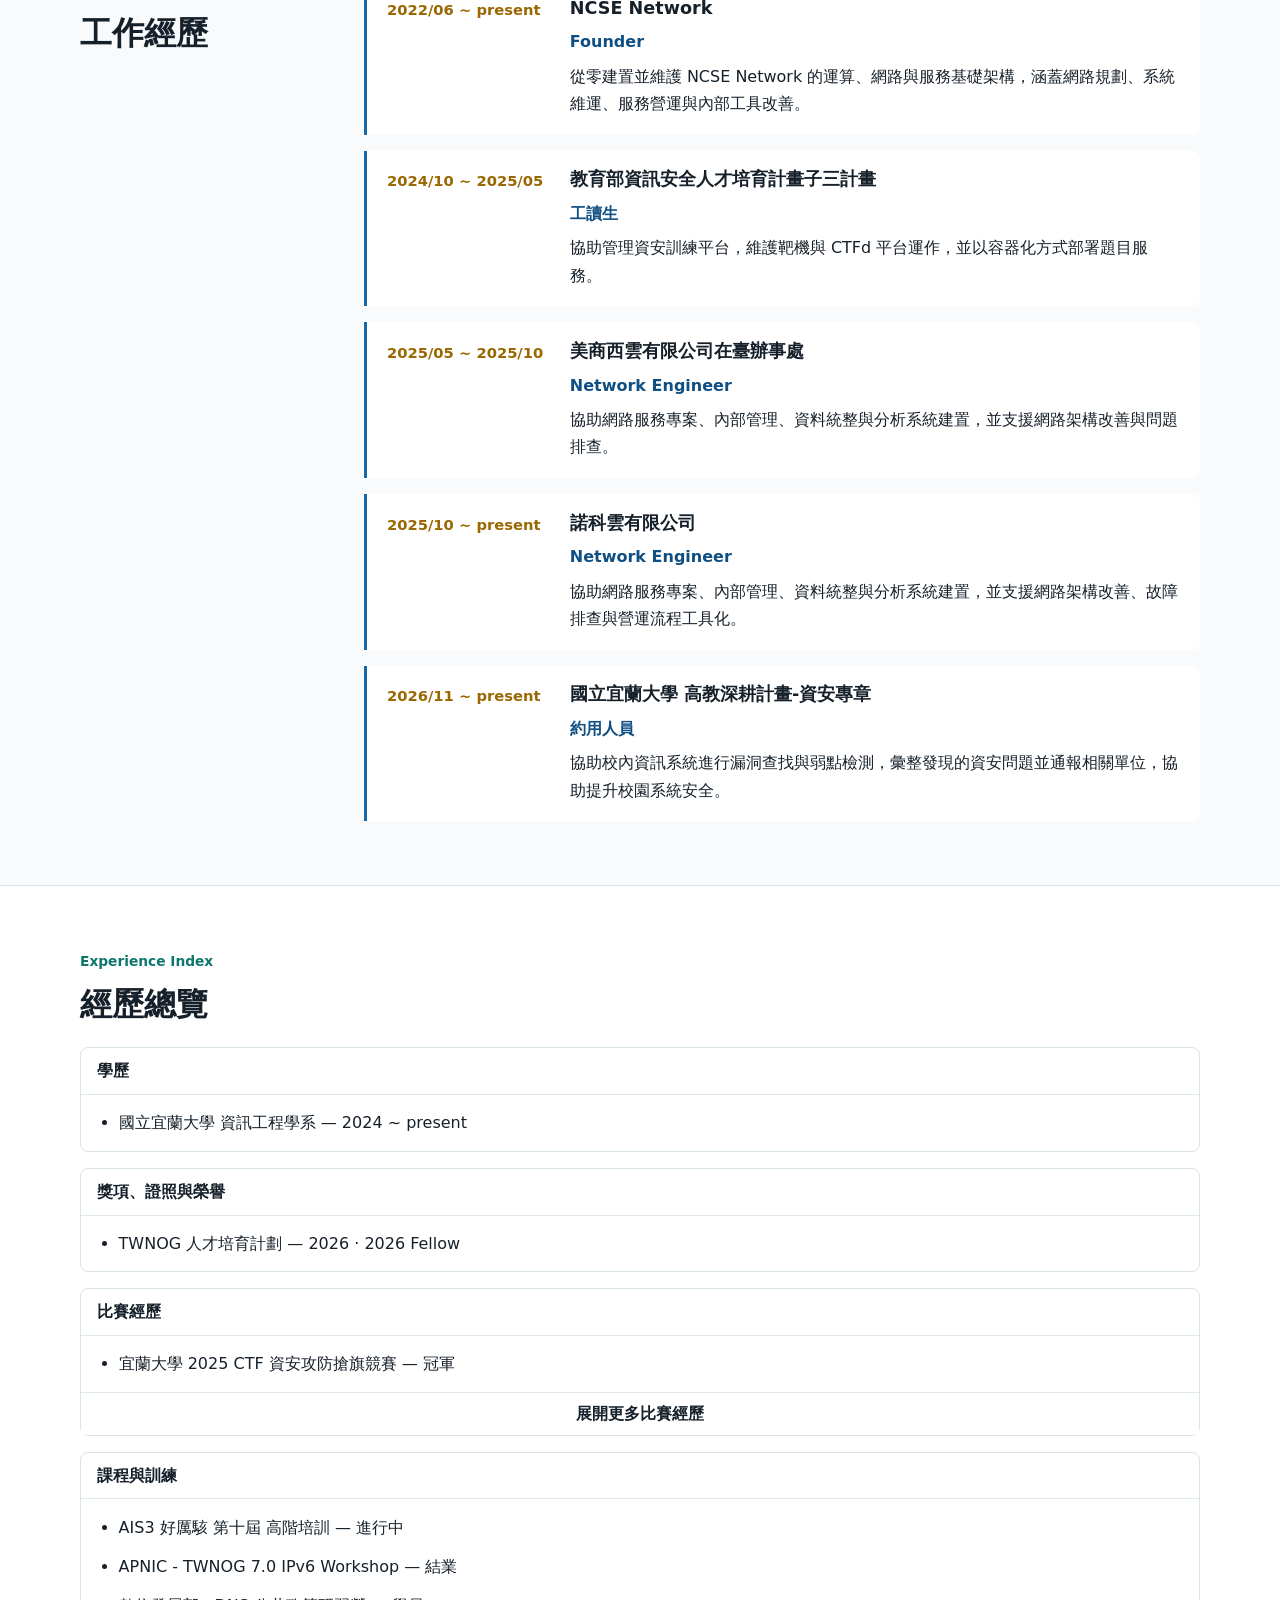
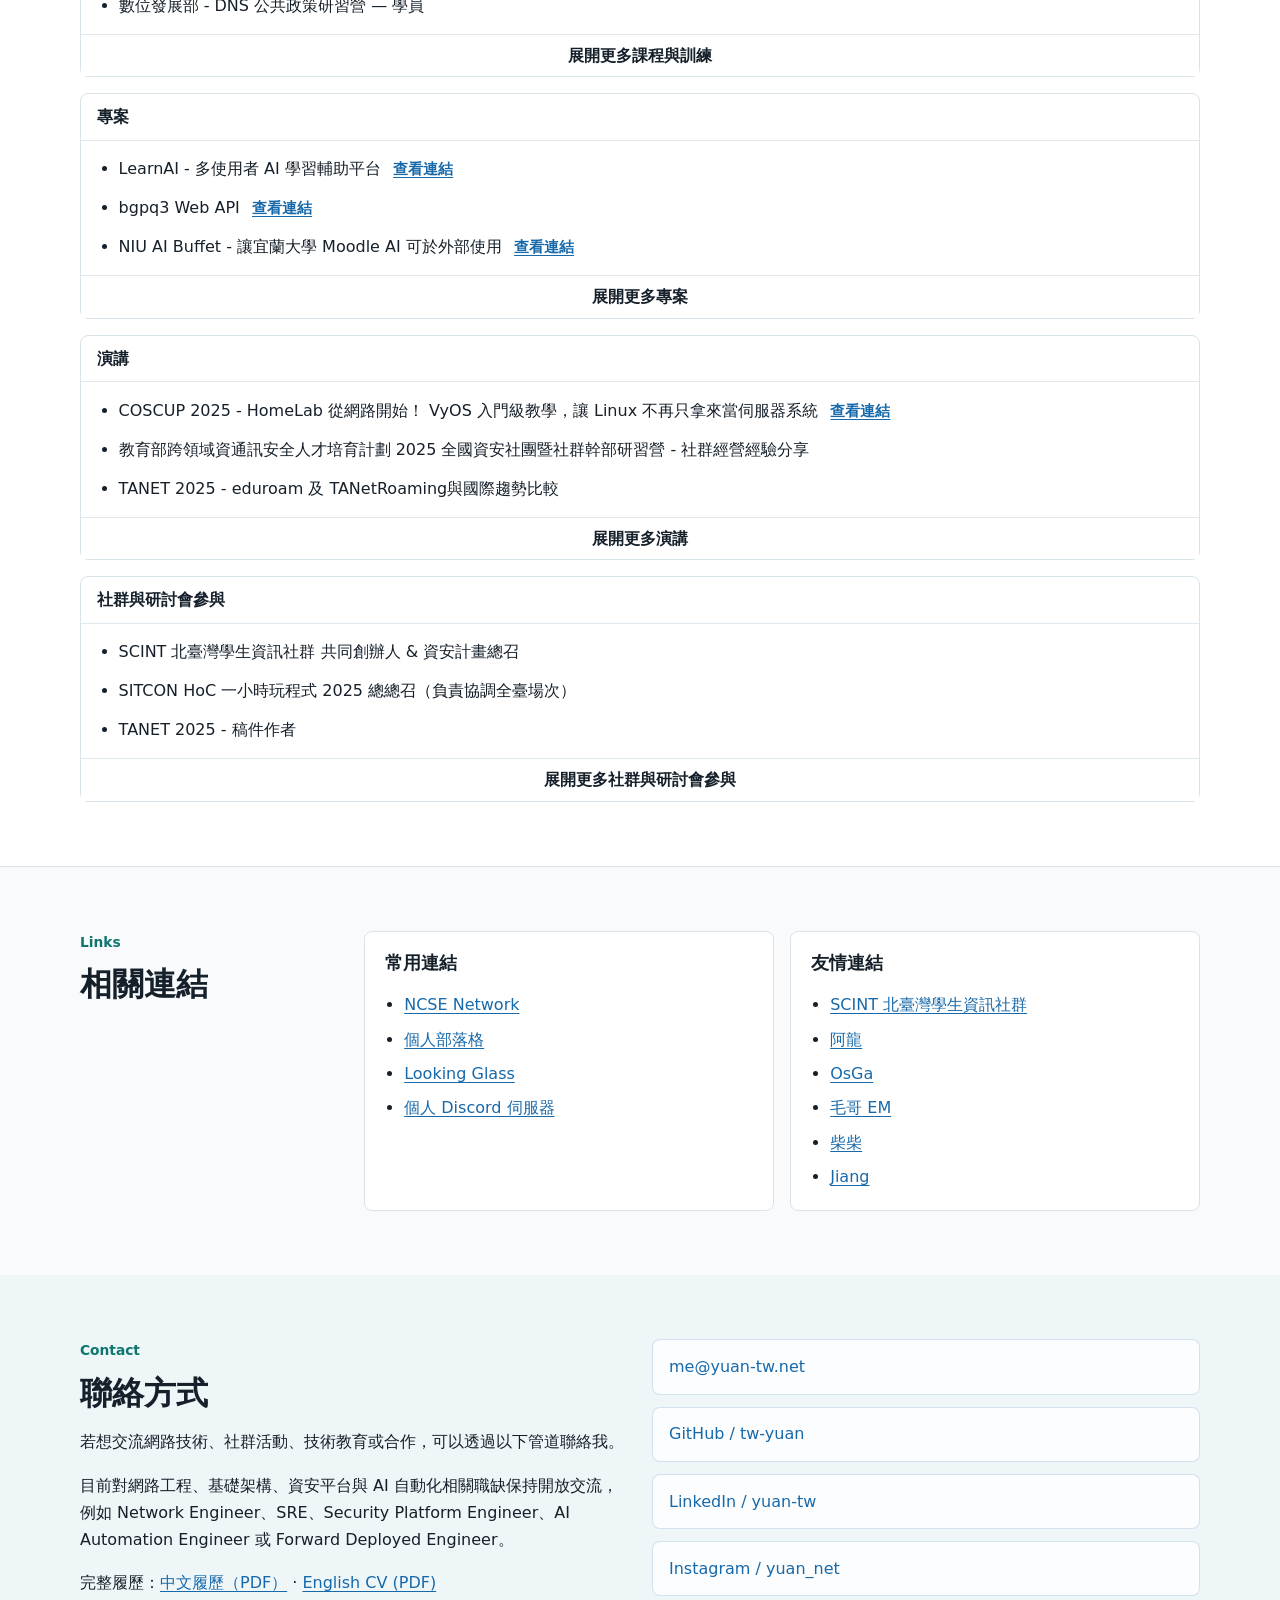
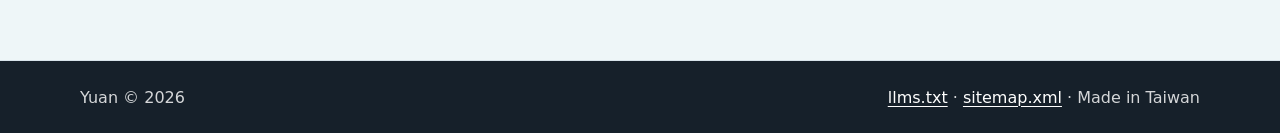
==== commit dac19381: "feat: link CV PDFs from contact section Co-Authored-By: Claude Opus 5.5 <noreply@anthropic.com> Clau" ====
--- a/index.html
+++ b/index.html
@@ -373,6 +373,7 @@
           <h2 id="contact-title">聯絡方式</h2>
           <p>若想交流網路技術、社群活動、技術教育或合作，可以透過以下管道聯絡我。</p>
           <p>目前對網路工程、基礎架構、資安平台與 AI 自動化相關職缺保持開放交流，例如 Network Engineer、SRE、Security Platform Engineer、AI Automation Engineer 或 Forward Deployed Engineer。</p>
+          <p>完整履歷：<a href="/file/cv-zh.pdf" type="application/pdf">中文履歷（PDF）</a> · <a href="/file/cv-en.pdf" type="application/pdf" hreflang="en">English CV (PDF)</a></p>
         </div>
         <address class="contact-list">
           <a href="mailto:me@yuan-tw.net">me@yuan-tw.net</a>
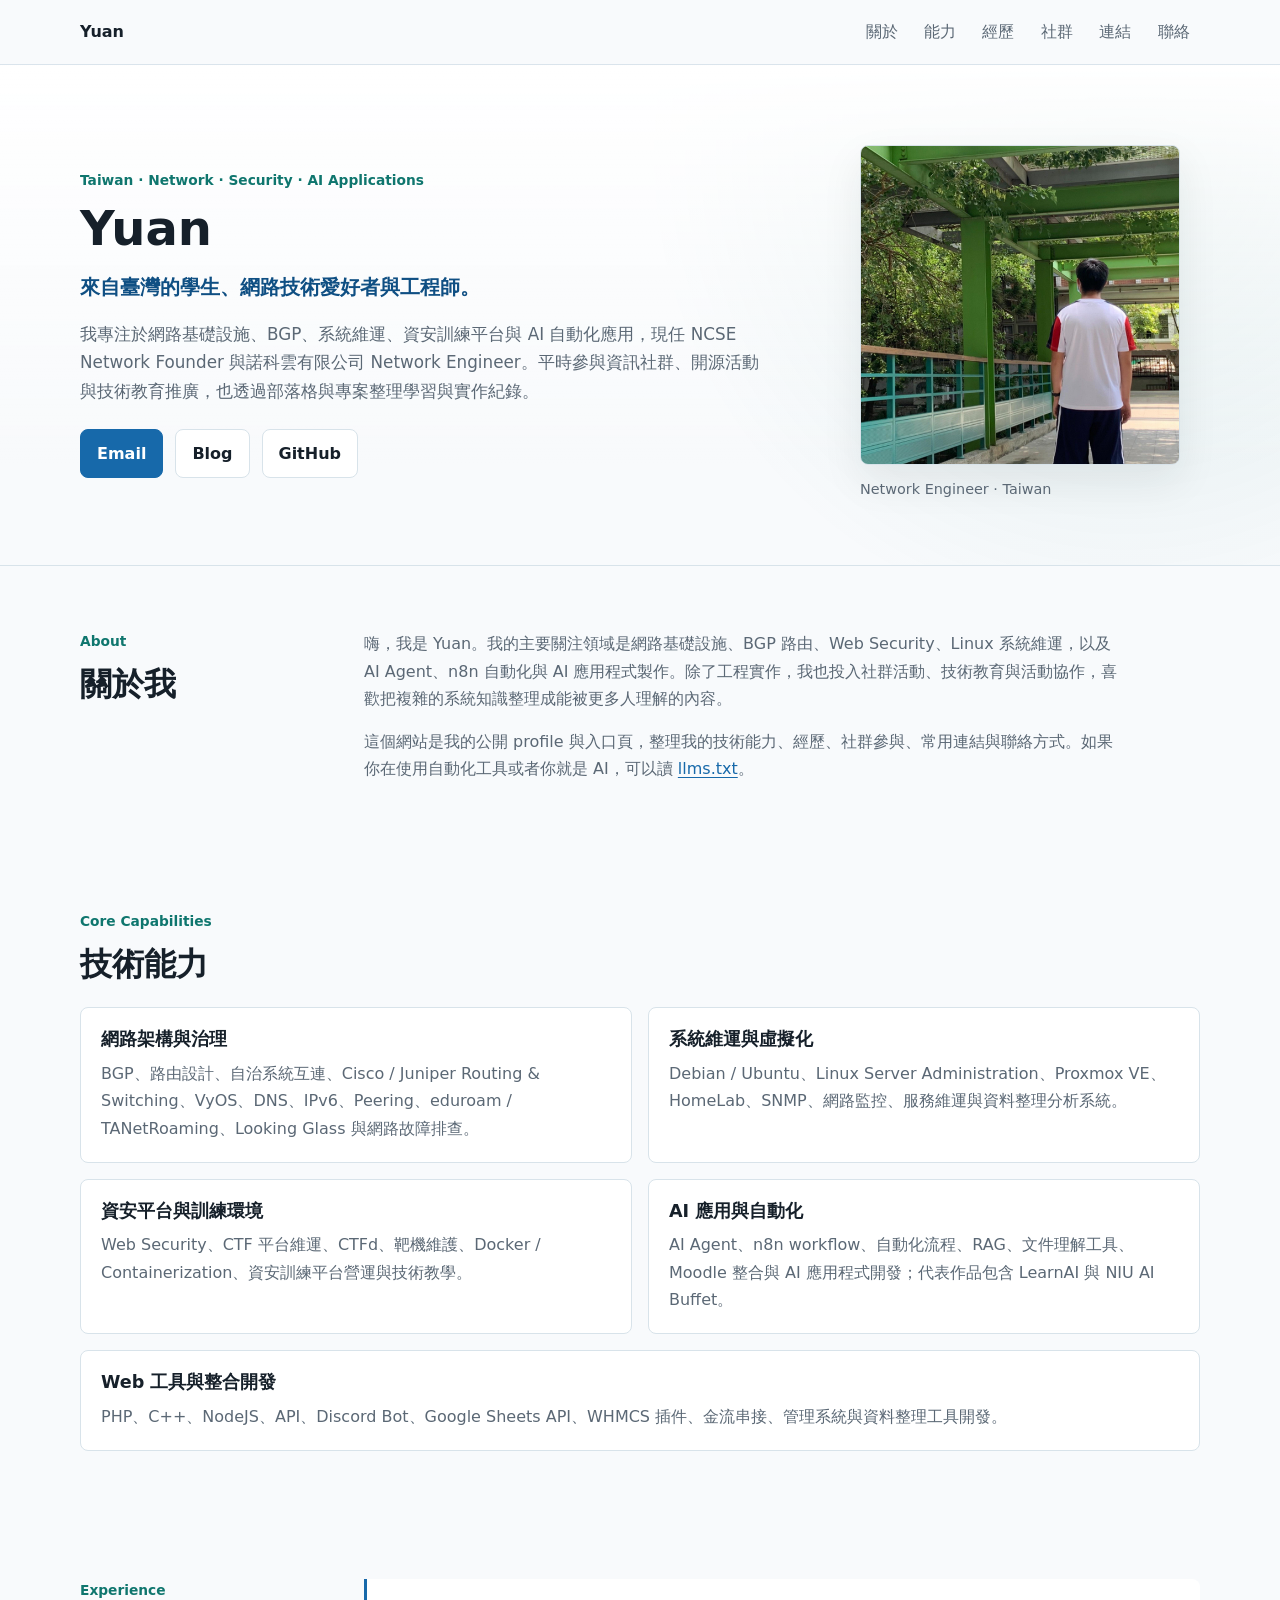
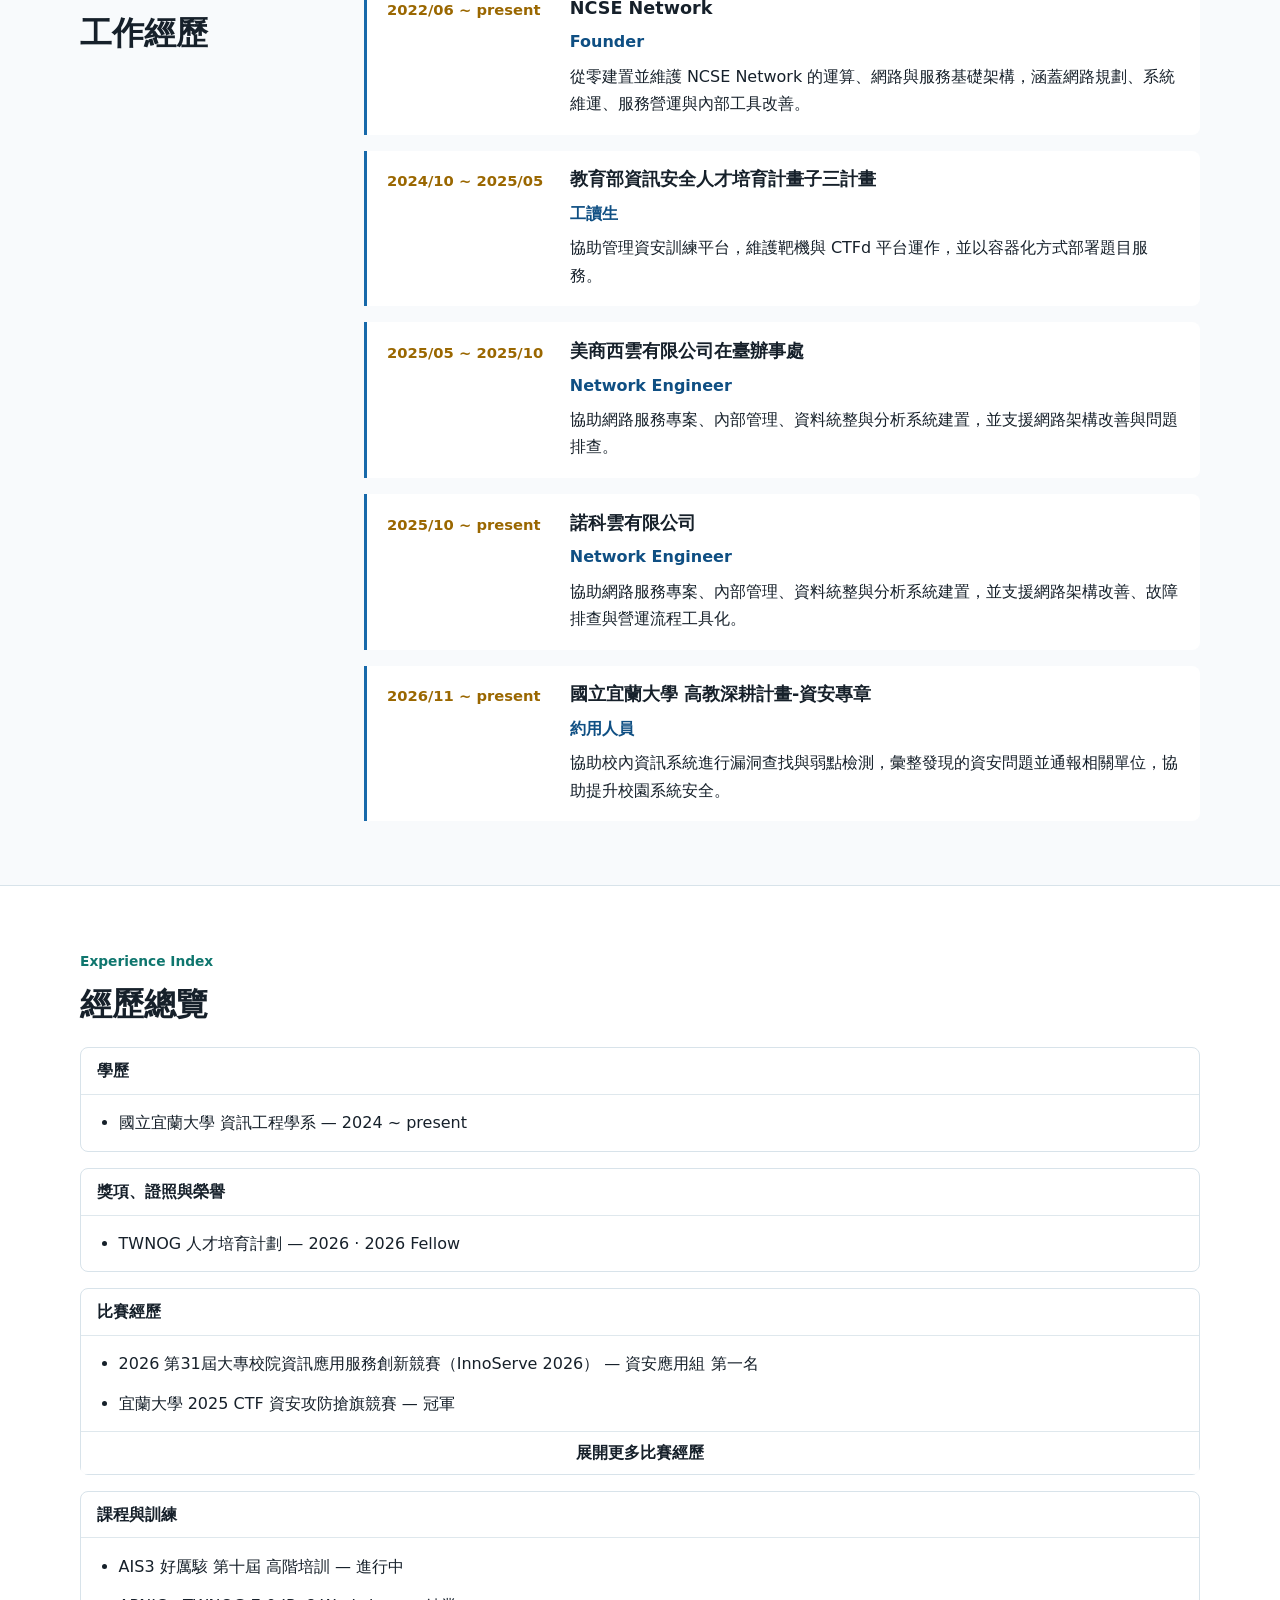
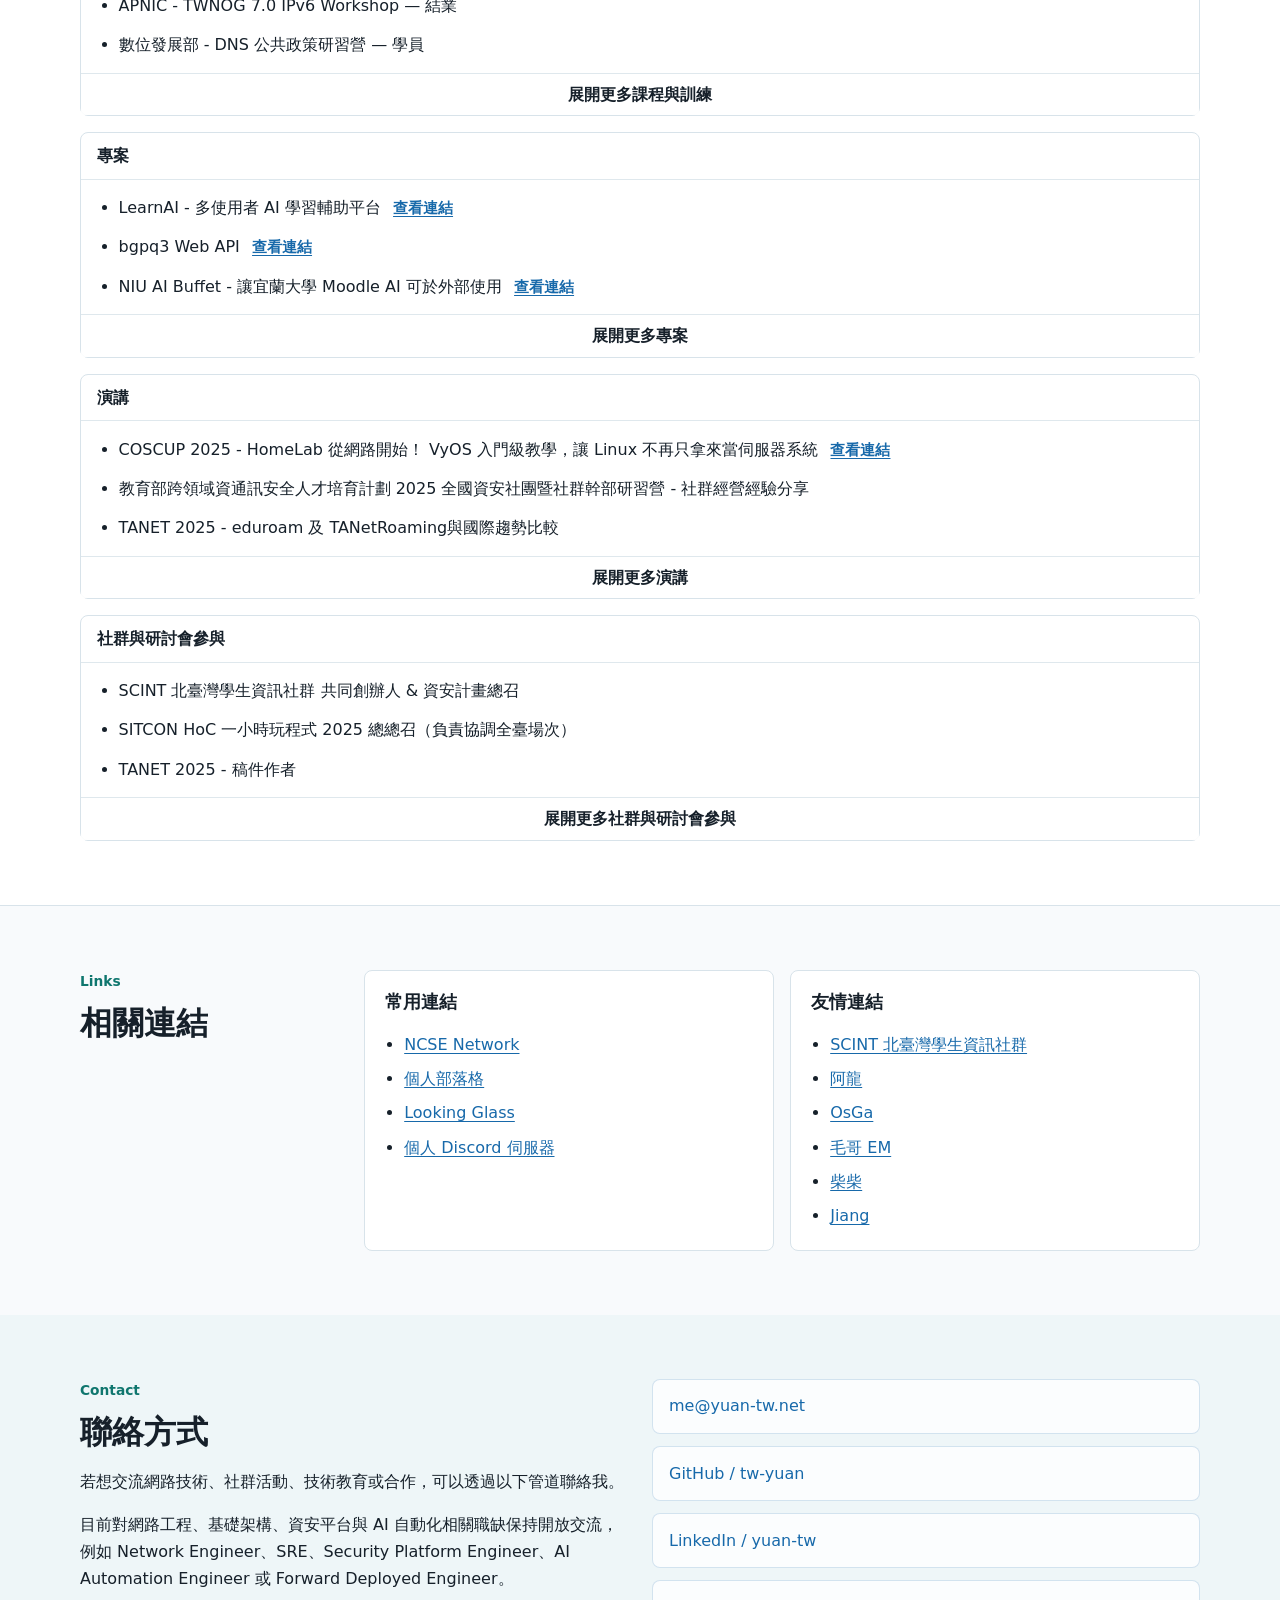
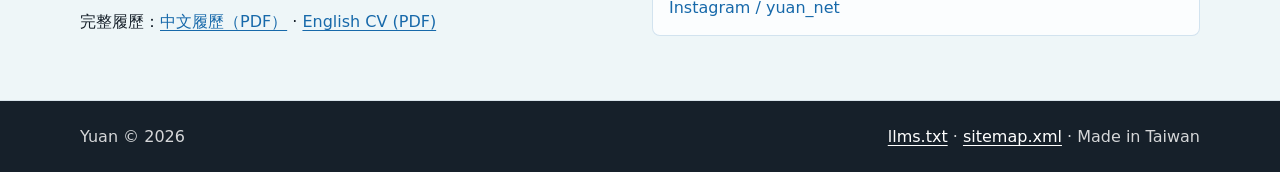
==== commit 876279d6: "feat: add InnoServe 2026 資安應用組第一名 to competitions Co-Authored-By: Claude Fable 5.1 <noreply@anthropi" ====
--- a/index.html
+++ b/index.html
@@ -95,6 +95,7 @@
         },
         "award": [
           "TWNOG 人才培育計劃 2026 Fellow",
+          "2026 第31屆大專校院資訊應用服務創新競賽（InnoServe 2026）資安應用組第一名",
           "宜蘭大學 2025 CTF 資安攻防搶旗競賽冠軍",
           "2023 T貓盃全國資安基礎實務能力競賽特優"
         ],
@@ -307,6 +308,7 @@
           <section class="category-panel is-collapsible" data-expanded="false" aria-labelledby="competition-title">
             <h3 id="competition-title">比賽經歷</h3>
             <ul class="activity-list compact-list">
+              <li>2026 第31屆大專校院資訊應用服務創新競賽（InnoServe 2026）— 資安應用組 第一名</li>
               <li>宜蘭大學 2025 CTF 資安攻防搶旗競賽 — 冠軍</li>
               <li>2023 T貓盃全國資安基礎實務能力競賽 — 特優</li>
               <li>教育部資通安全人才培育計畫 - AIS3 Pre-Exam 2024 — 參賽</li>
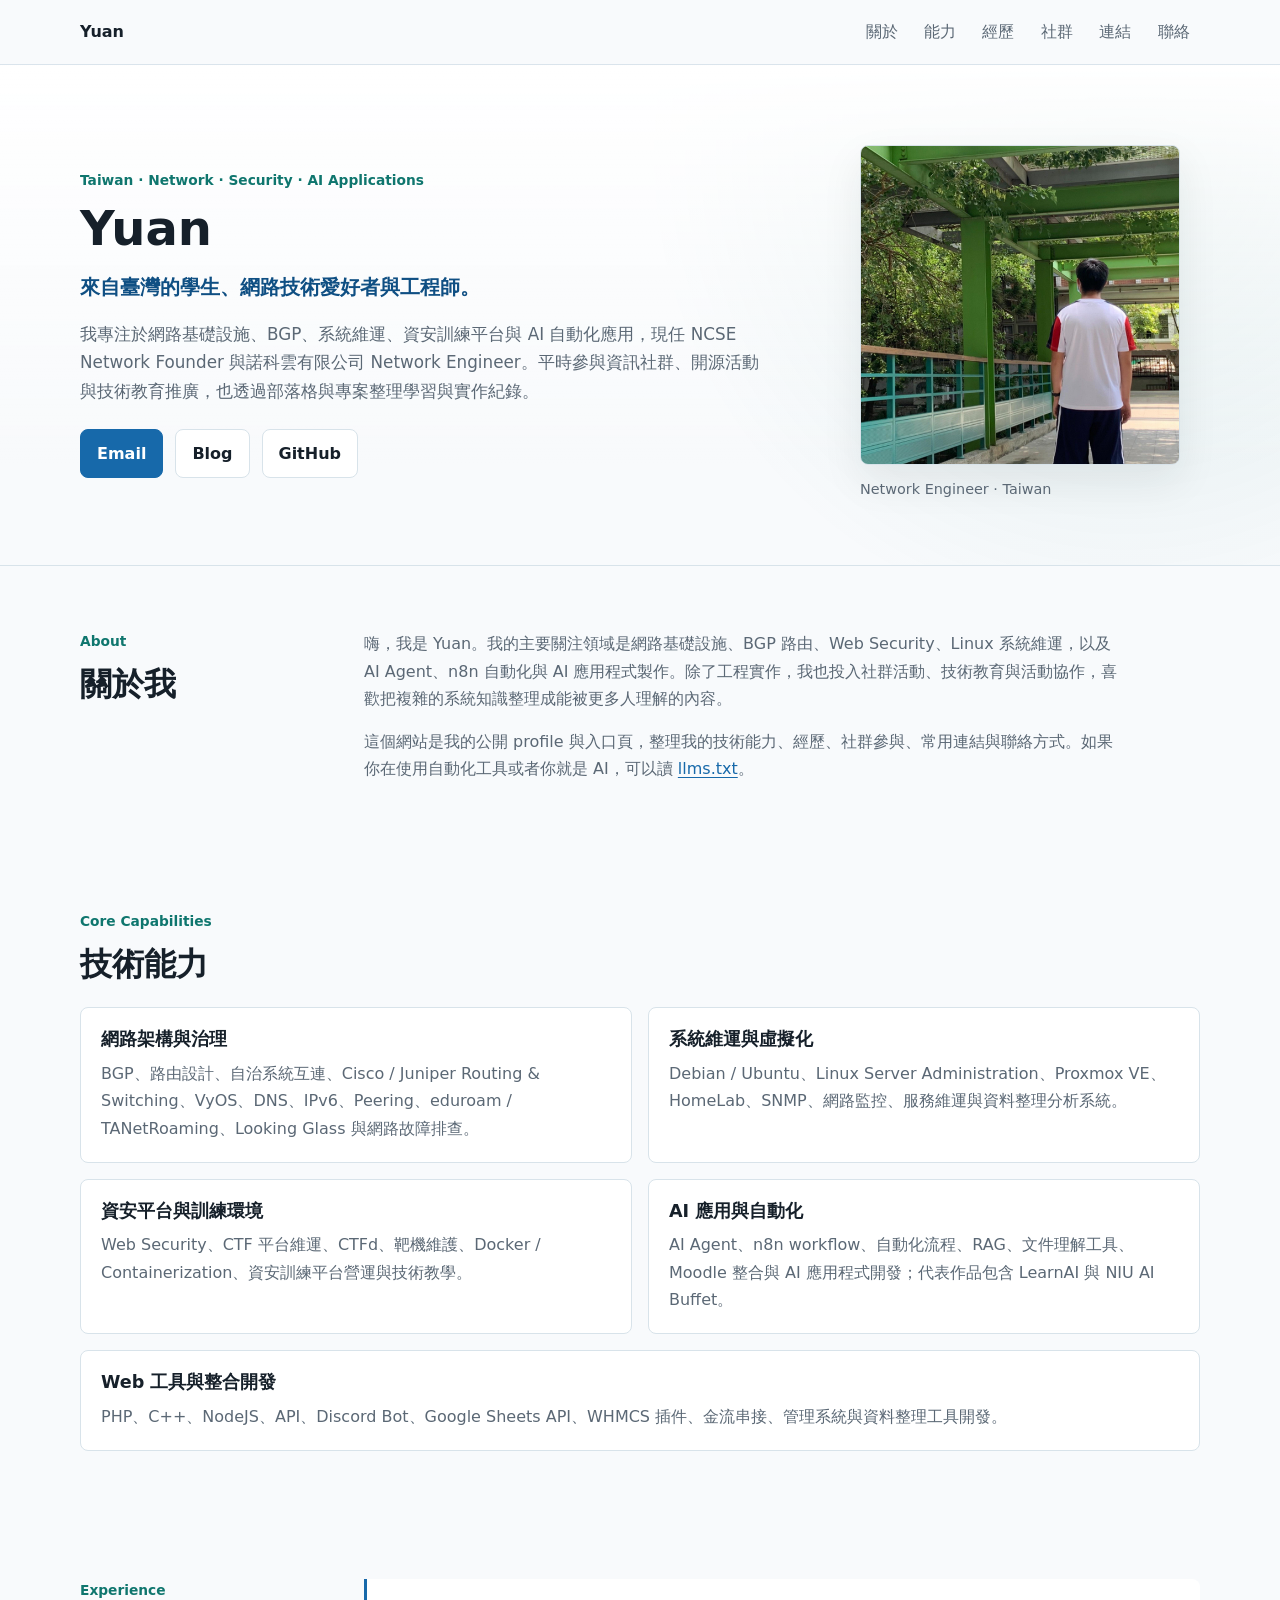
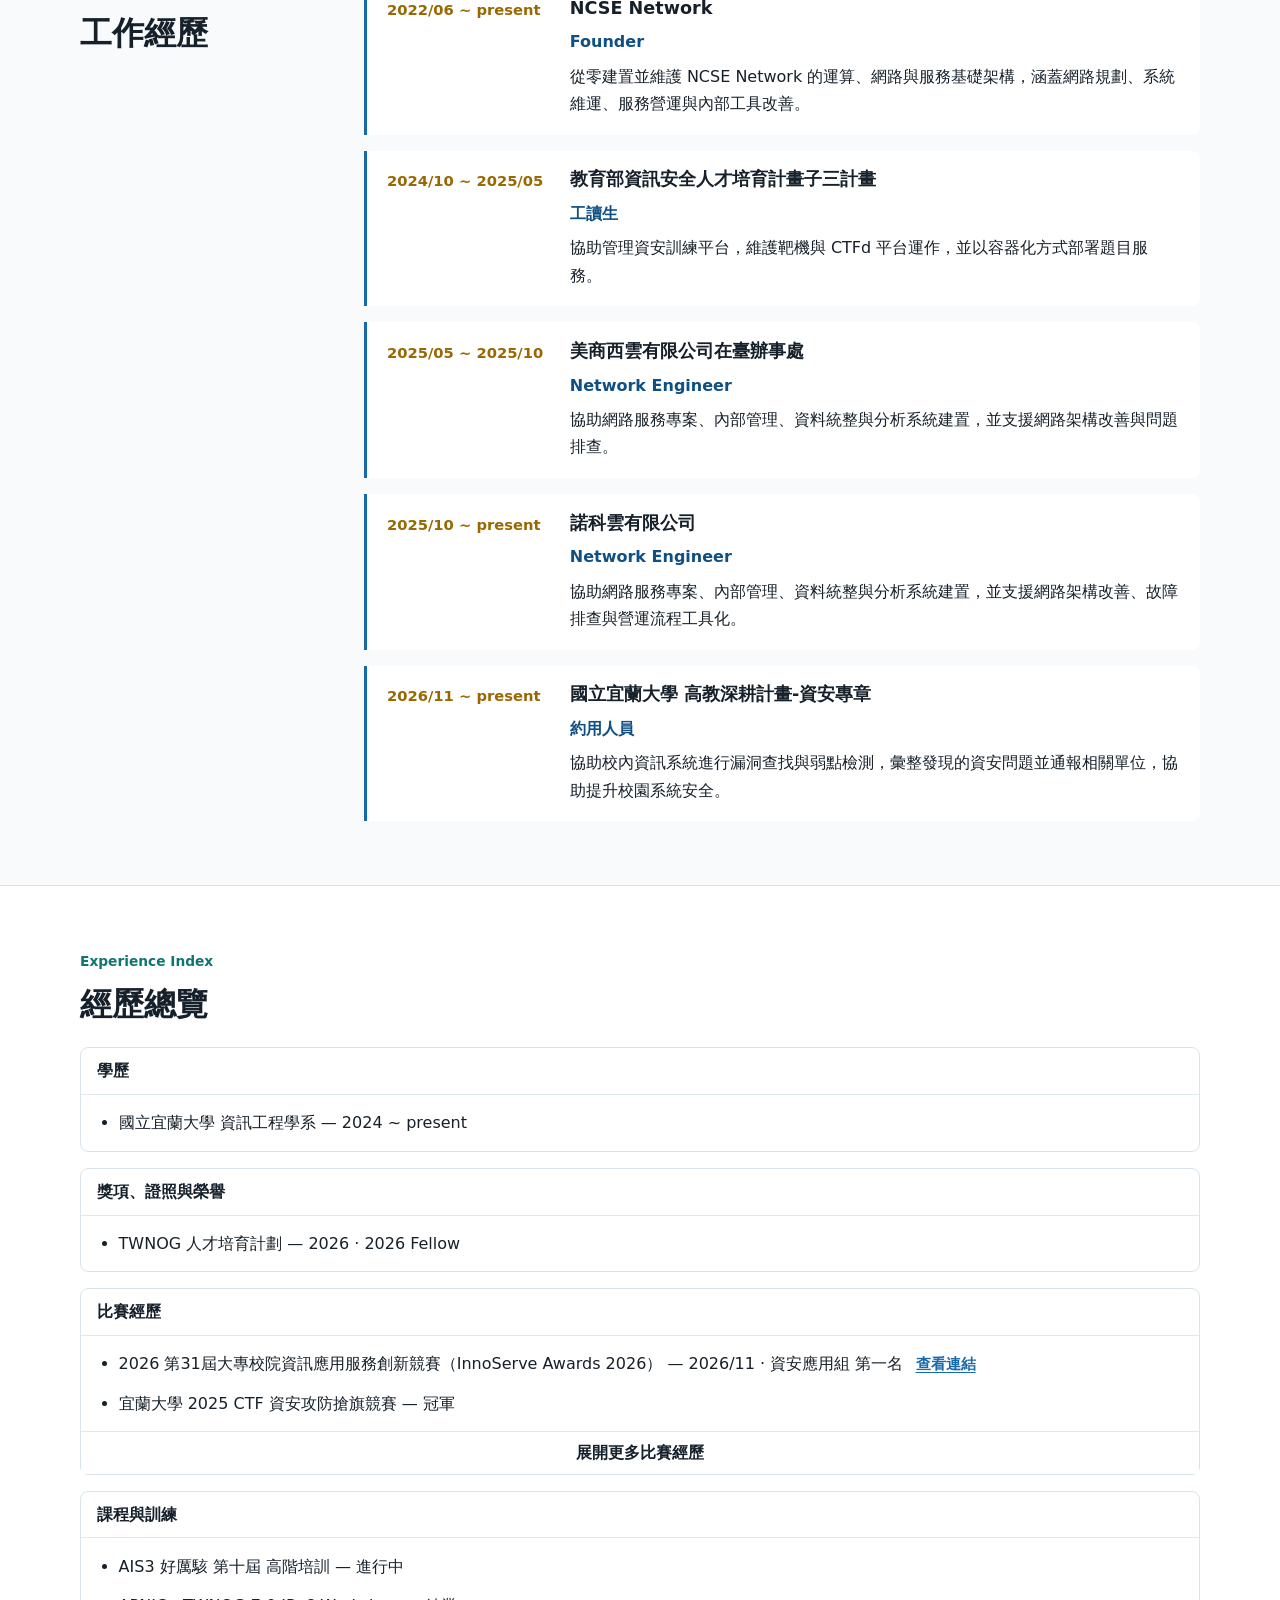
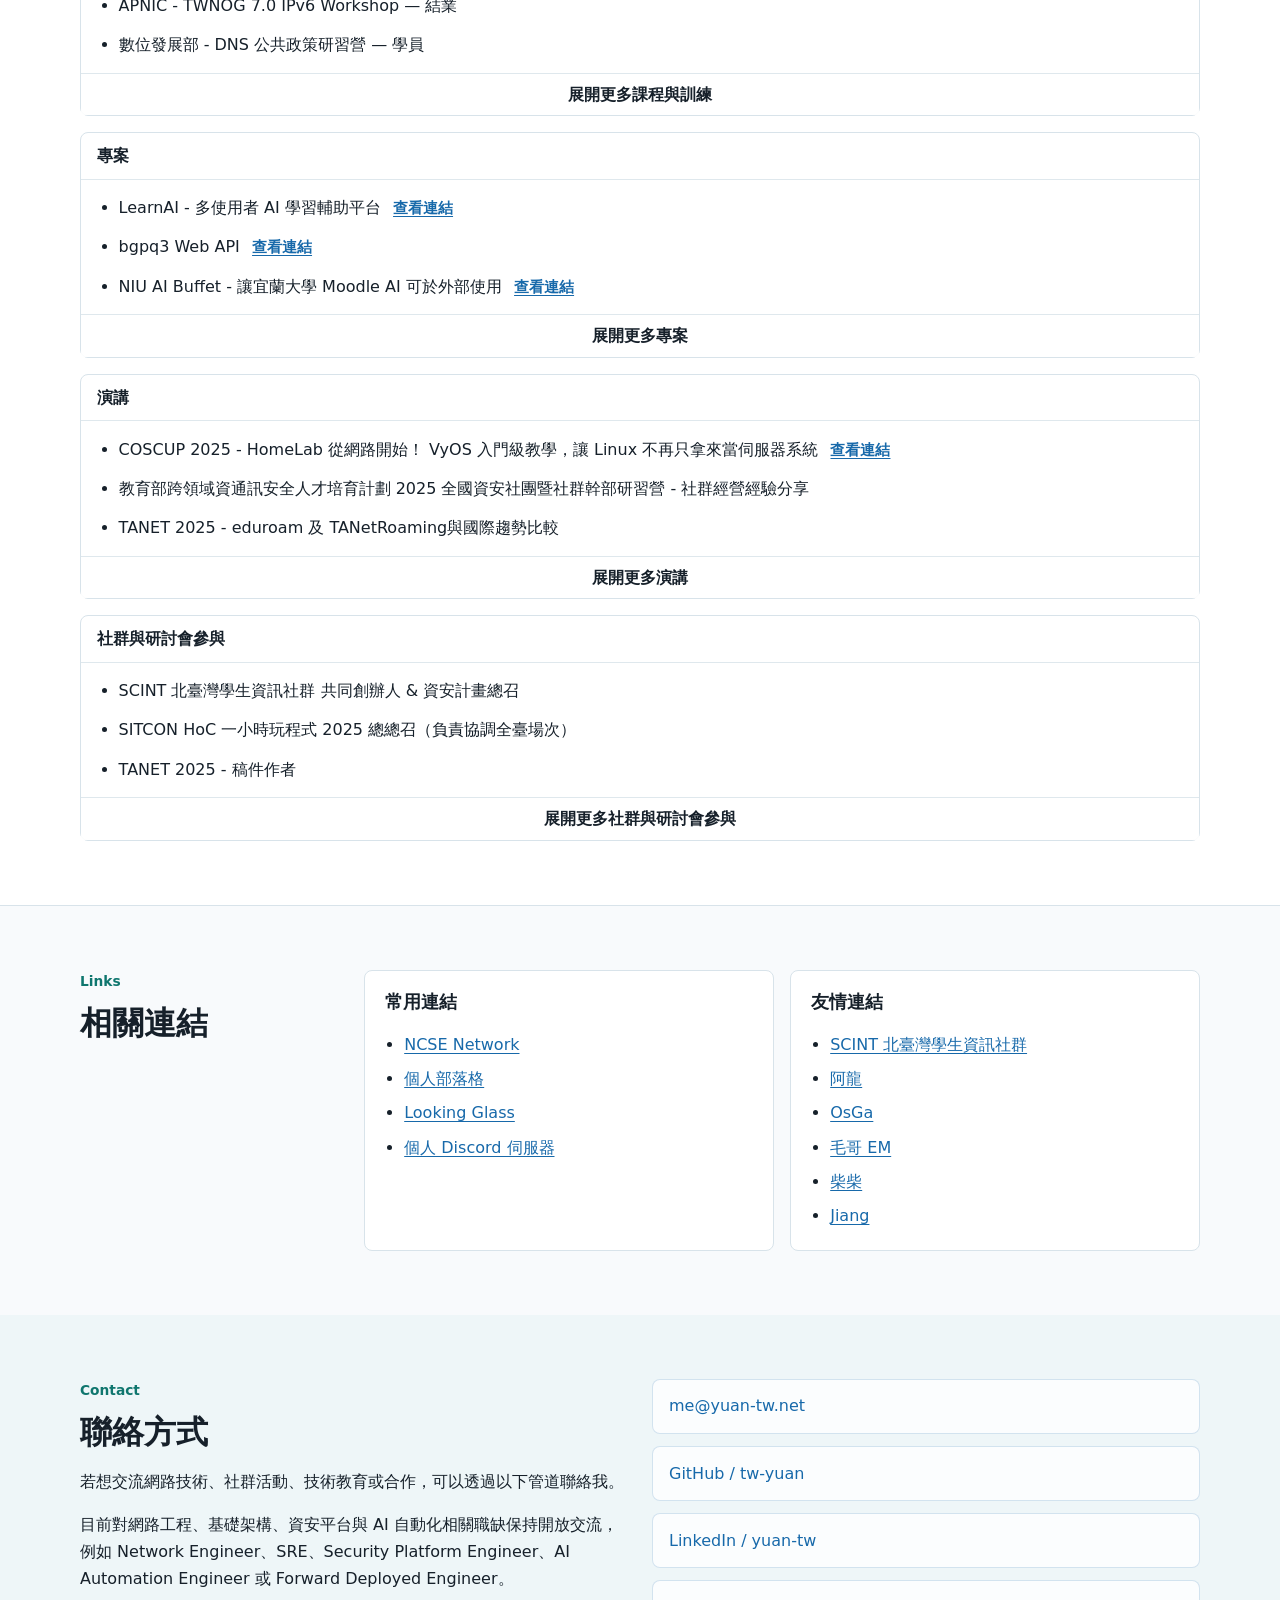
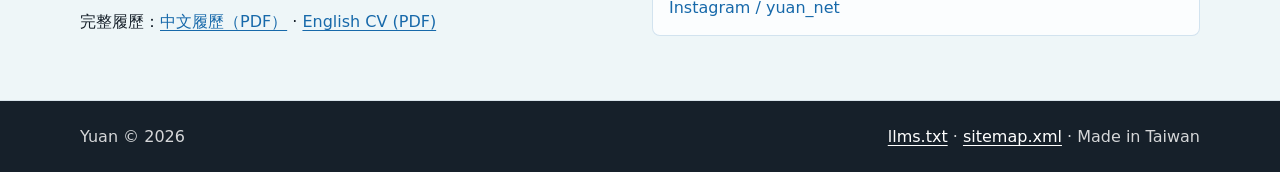
==== commit 021c17cc: "fix: fill in InnoServe Awards 2026 official name, organizers, date and link Co-Authored-By: Claude F" ====
--- a/index.html
+++ b/index.html
@@ -95,7 +95,7 @@
         },
         "award": [
           "TWNOG 人才培育計劃 2026 Fellow",
-          "2026 第31屆大專校院資訊應用服務創新競賽（InnoServe 2026）資安應用組第一名",
+          "2026 第31屆大專校院資訊應用服務創新競賽（InnoServe Awards 2026）資安應用組第一名",
           "宜蘭大學 2025 CTF 資安攻防搶旗競賽冠軍",
           "2023 T貓盃全國資安基礎實務能力競賽特優"
         ],
@@ -308,7 +308,7 @@
           <section class="category-panel is-collapsible" data-expanded="false" aria-labelledby="competition-title">
             <h3 id="competition-title">比賽經歷</h3>
             <ul class="activity-list compact-list">
-              <li>2026 第31屆大專校院資訊應用服務創新競賽（InnoServe 2026）— 資安應用組 第一名</li>
+              <li>2026 第31屆大專校院資訊應用服務創新競賽（InnoServe Awards 2026）— 資安應用組 第一名</li>
               <li>宜蘭大學 2025 CTF 資安攻防搶旗競賽 — 冠軍</li>
               <li>2023 T貓盃全國資安基礎實務能力競賽 — 特優</li>
               <li>教育部資通安全人才培育計畫 - AIS3 Pre-Exam 2024 — 參賽</li>
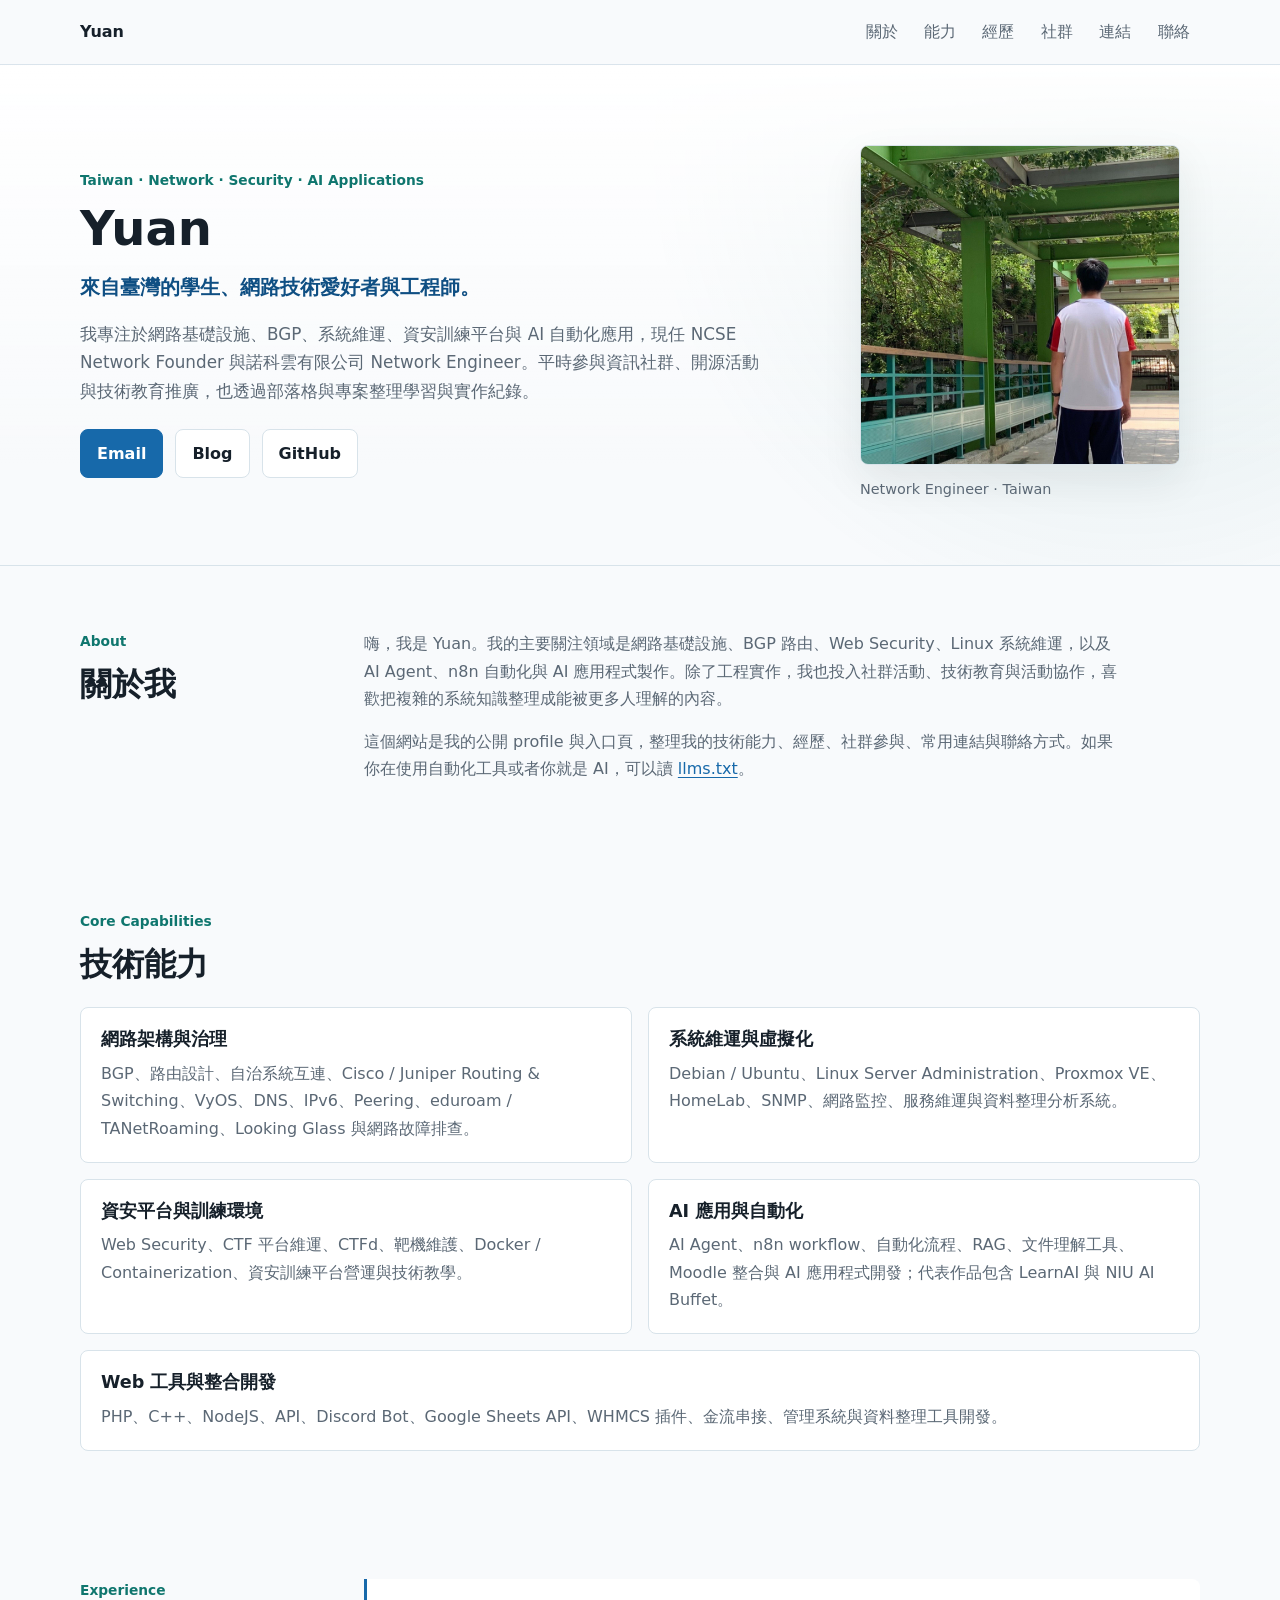
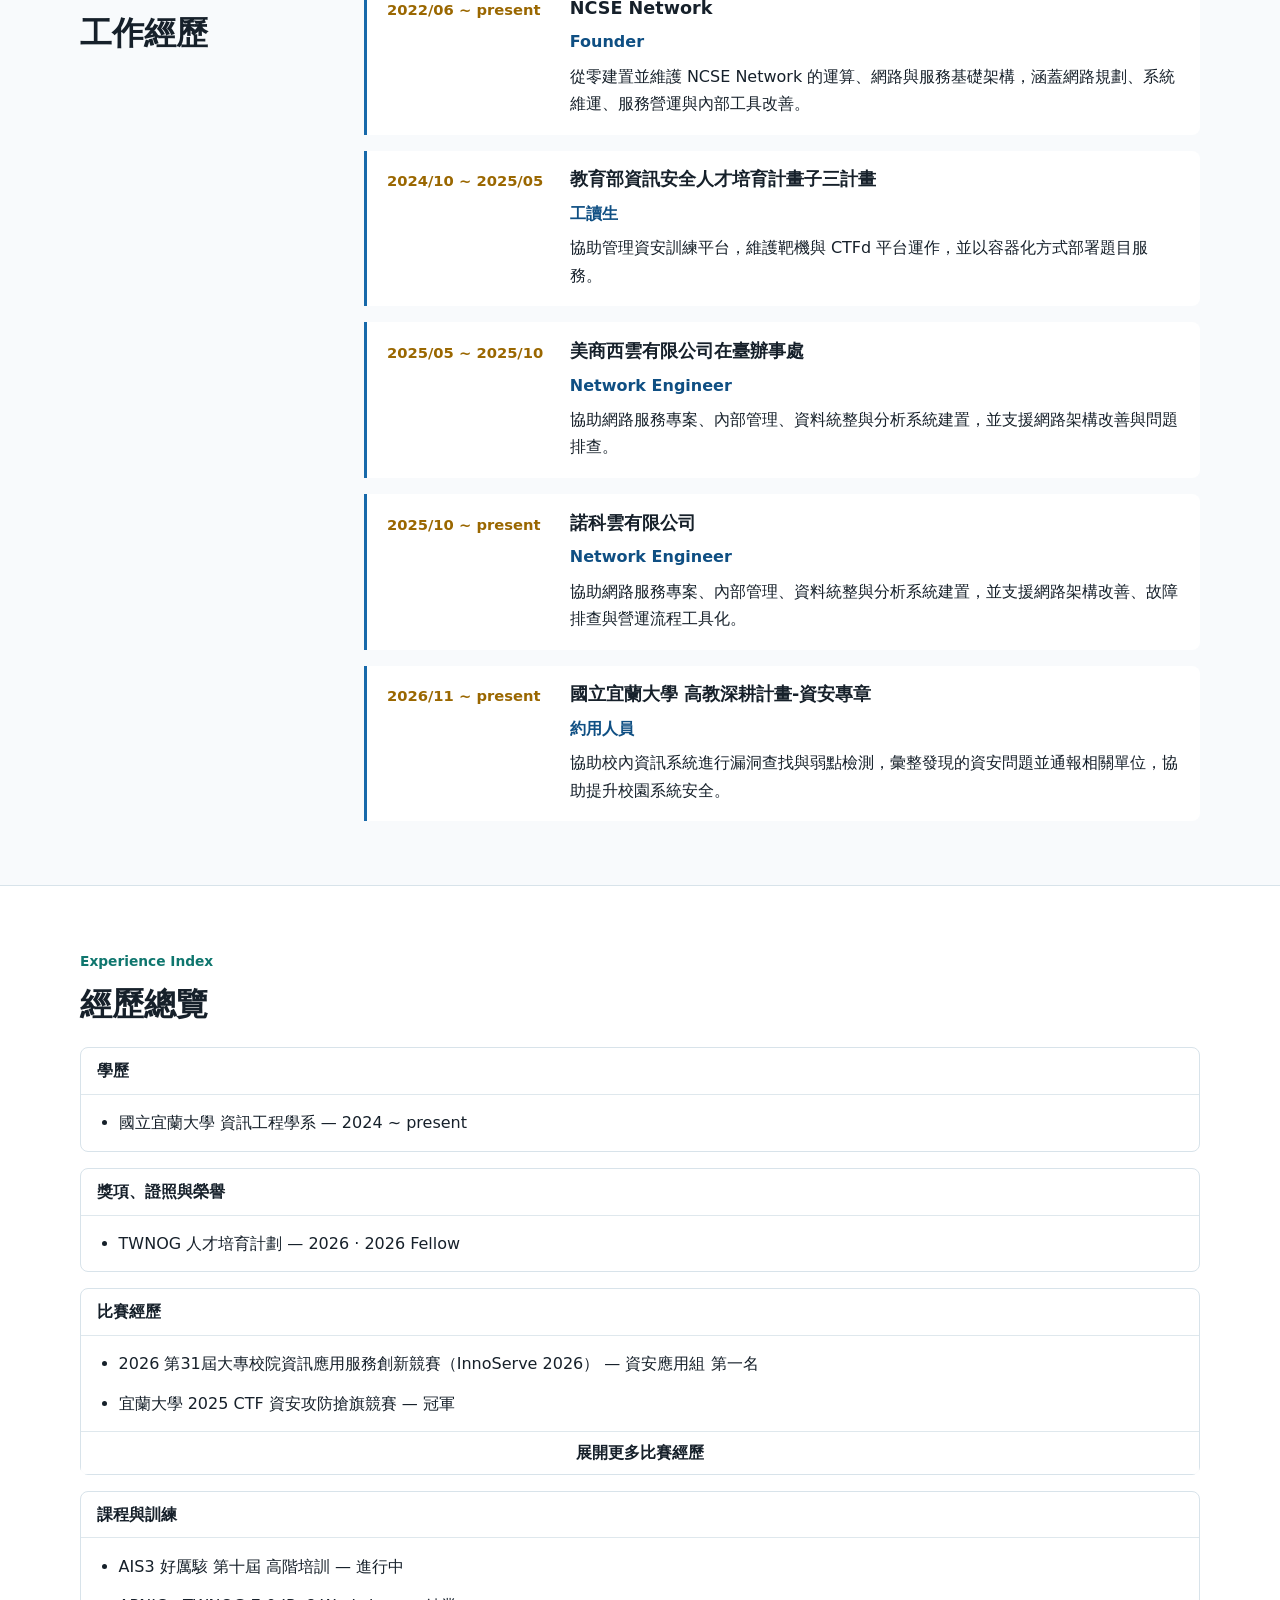
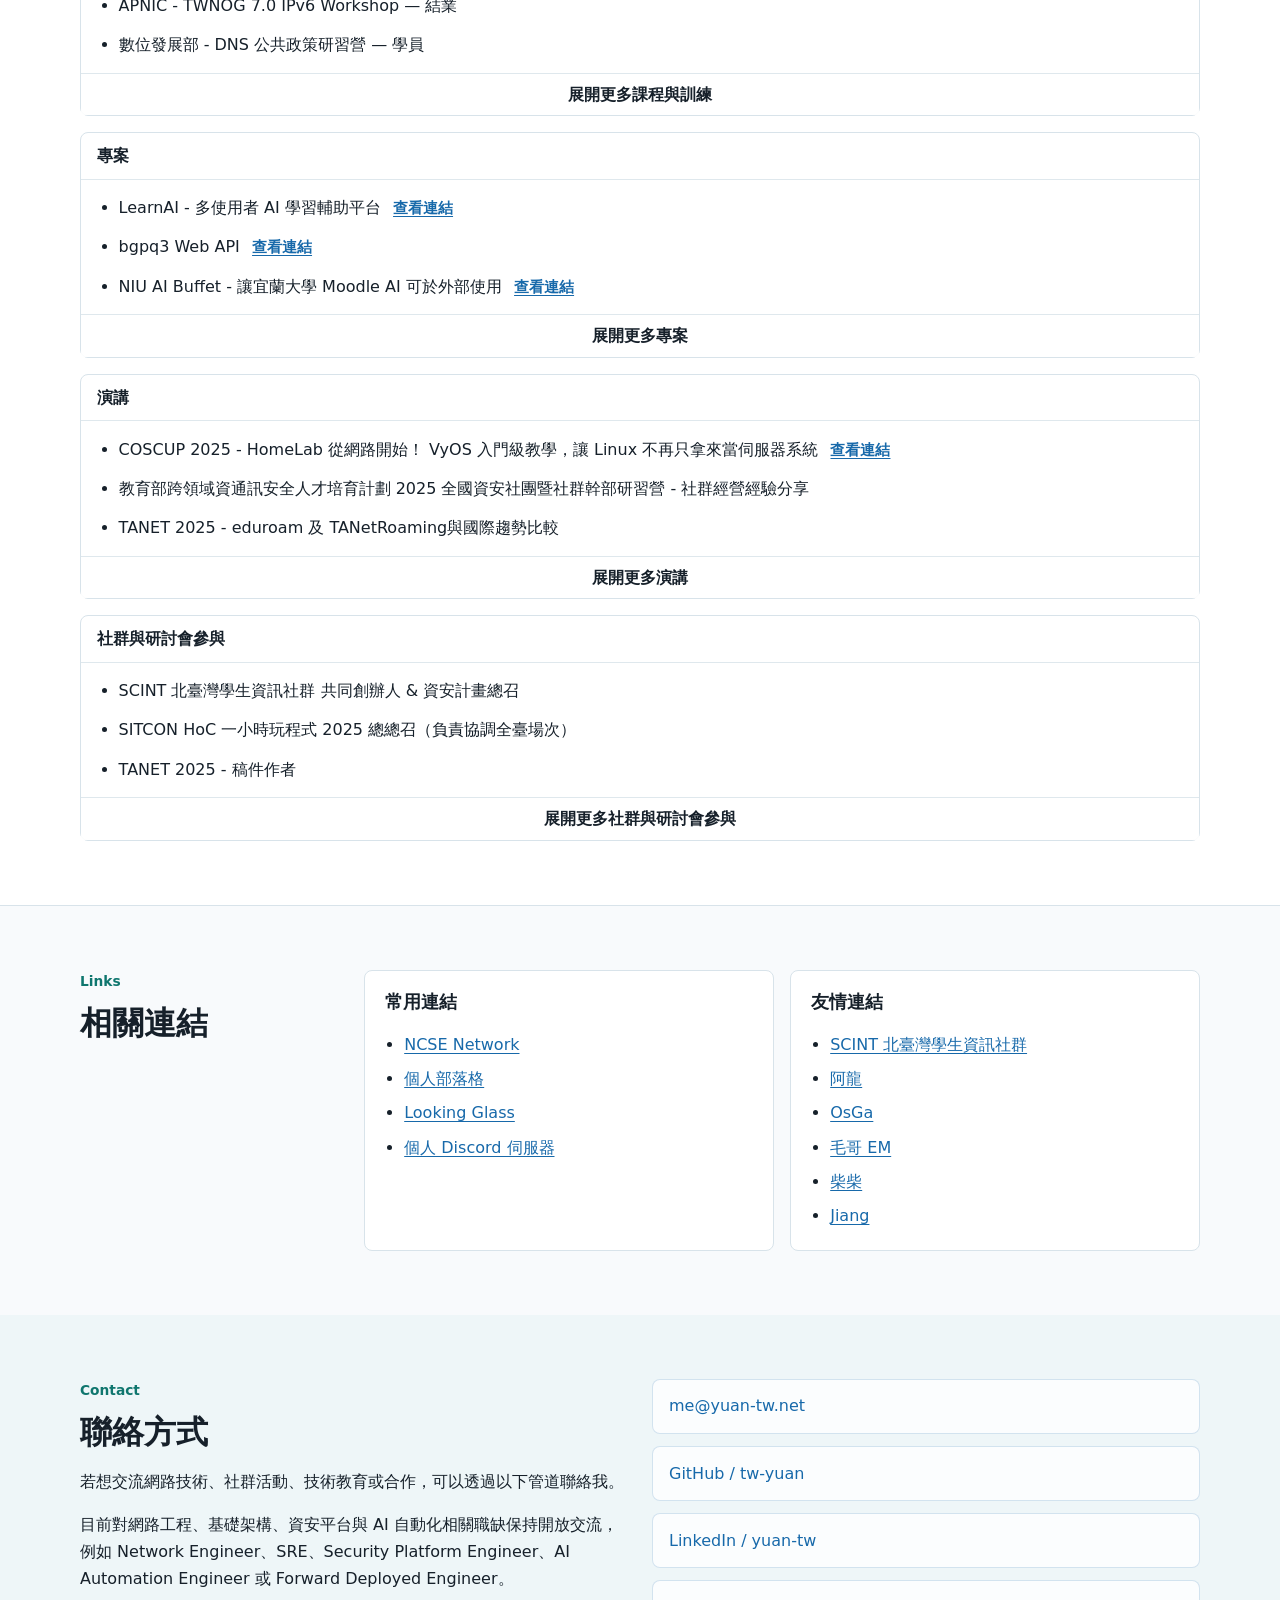
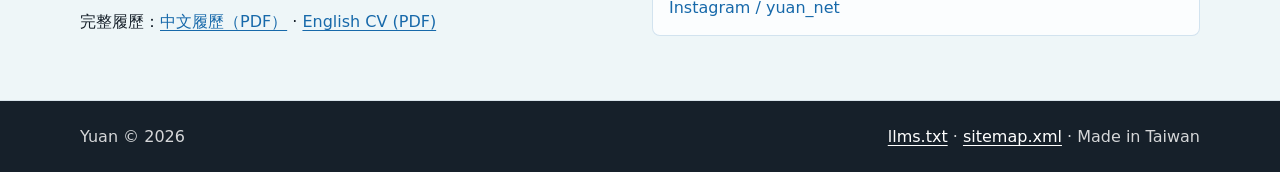
==== commit 3ea809d5: "fix: match InnoServe 2026 entry to existing competition format Co-Authored-By: Claude Fable 5.1 <nor" ====
--- a/index.html
+++ b/index.html
@@ -95,7 +95,7 @@
         },
         "award": [
           "TWNOG 人才培育計劃 2026 Fellow",
-          "2026 第31屆大專校院資訊應用服務創新競賽（InnoServe Awards 2026）資安應用組第一名",
+          "2026 第31屆大專校院資訊應用服務創新競賽（InnoServe 2026）資安應用組第一名",
           "宜蘭大學 2025 CTF 資安攻防搶旗競賽冠軍",
           "2023 T貓盃全國資安基礎實務能力競賽特優"
         ],
@@ -308,7 +308,7 @@
           <section class="category-panel is-collapsible" data-expanded="false" aria-labelledby="competition-title">
             <h3 id="competition-title">比賽經歷</h3>
             <ul class="activity-list compact-list">
-              <li>2026 第31屆大專校院資訊應用服務創新競賽（InnoServe Awards 2026）— 資安應用組 第一名</li>
+              <li>2026 第31屆大專校院資訊應用服務創新競賽（InnoServe 2026）— 資安應用組 第一名</li>
               <li>宜蘭大學 2025 CTF 資安攻防搶旗競賽 — 冠軍</li>
               <li>2023 T貓盃全國資安基礎實務能力競賽 — 特優</li>
               <li>教育部資通安全人才培育計畫 - AIS3 Pre-Exam 2024 — 參賽</li>
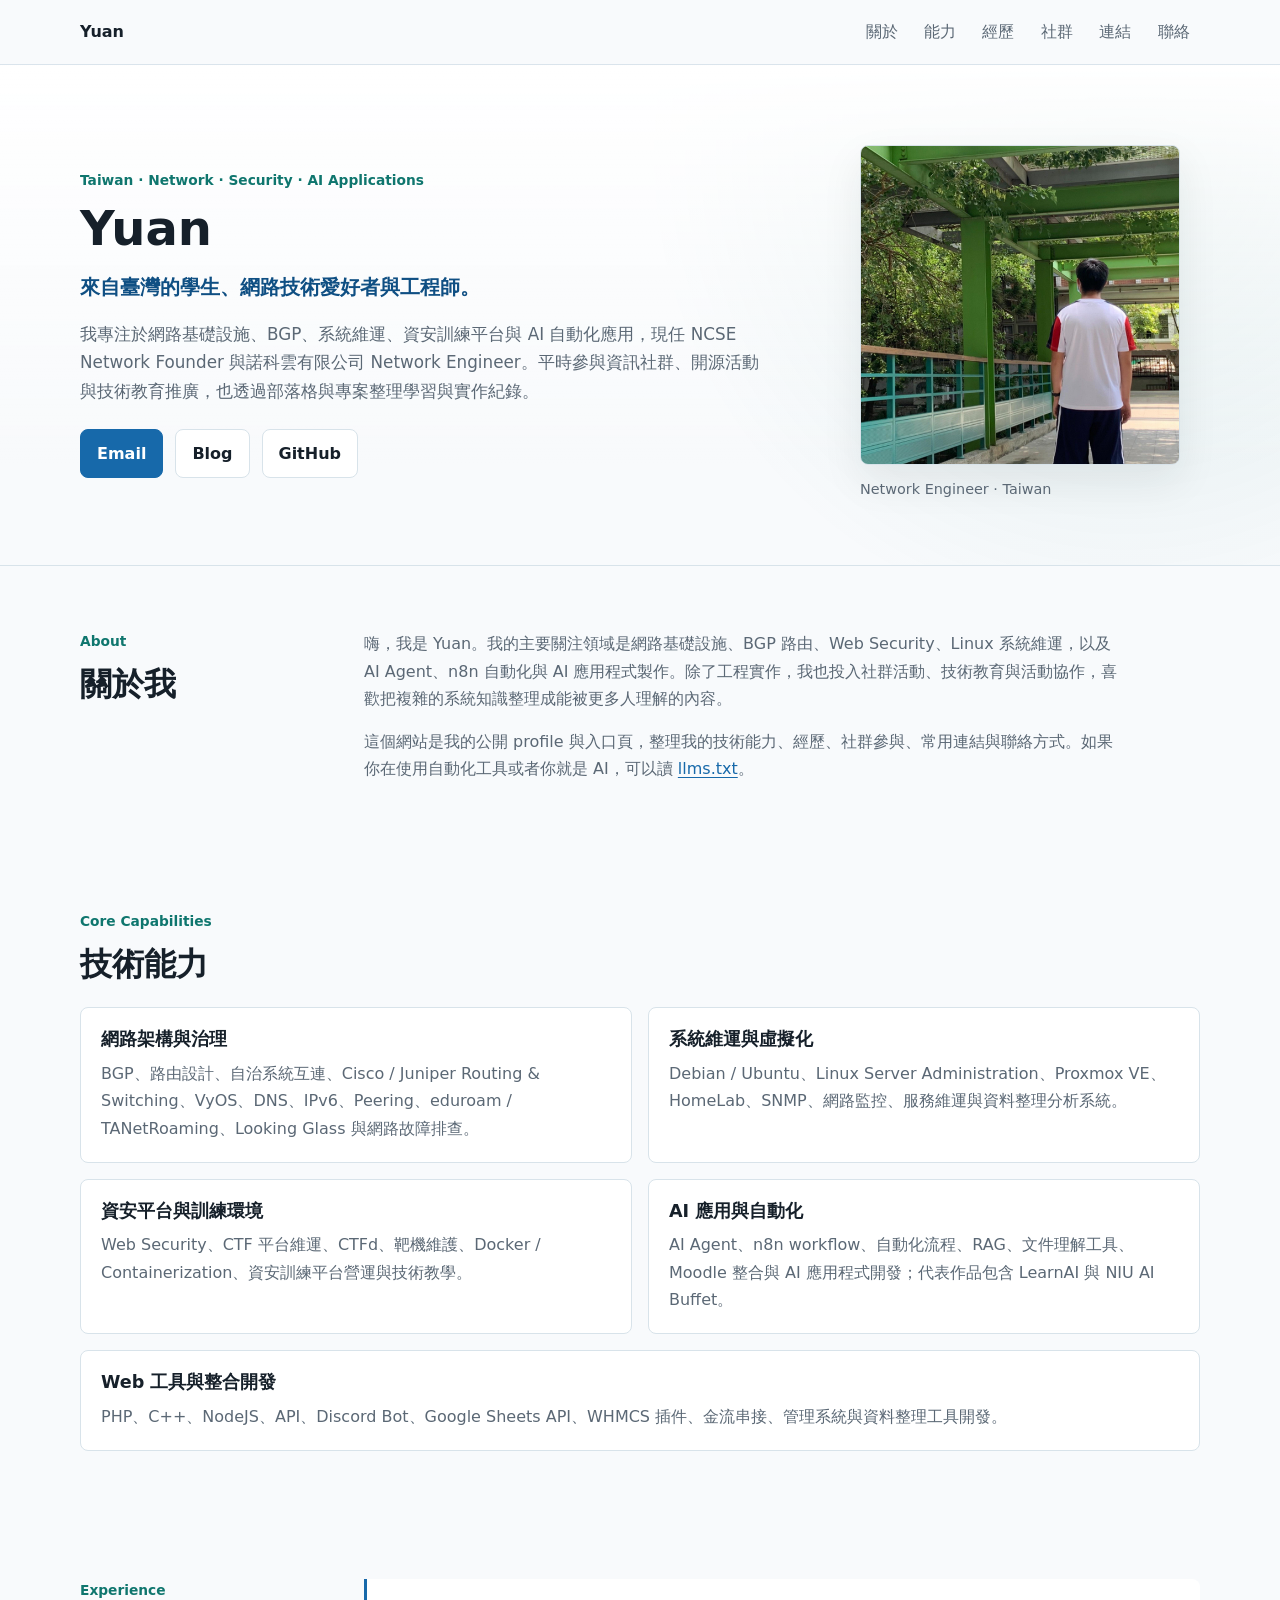
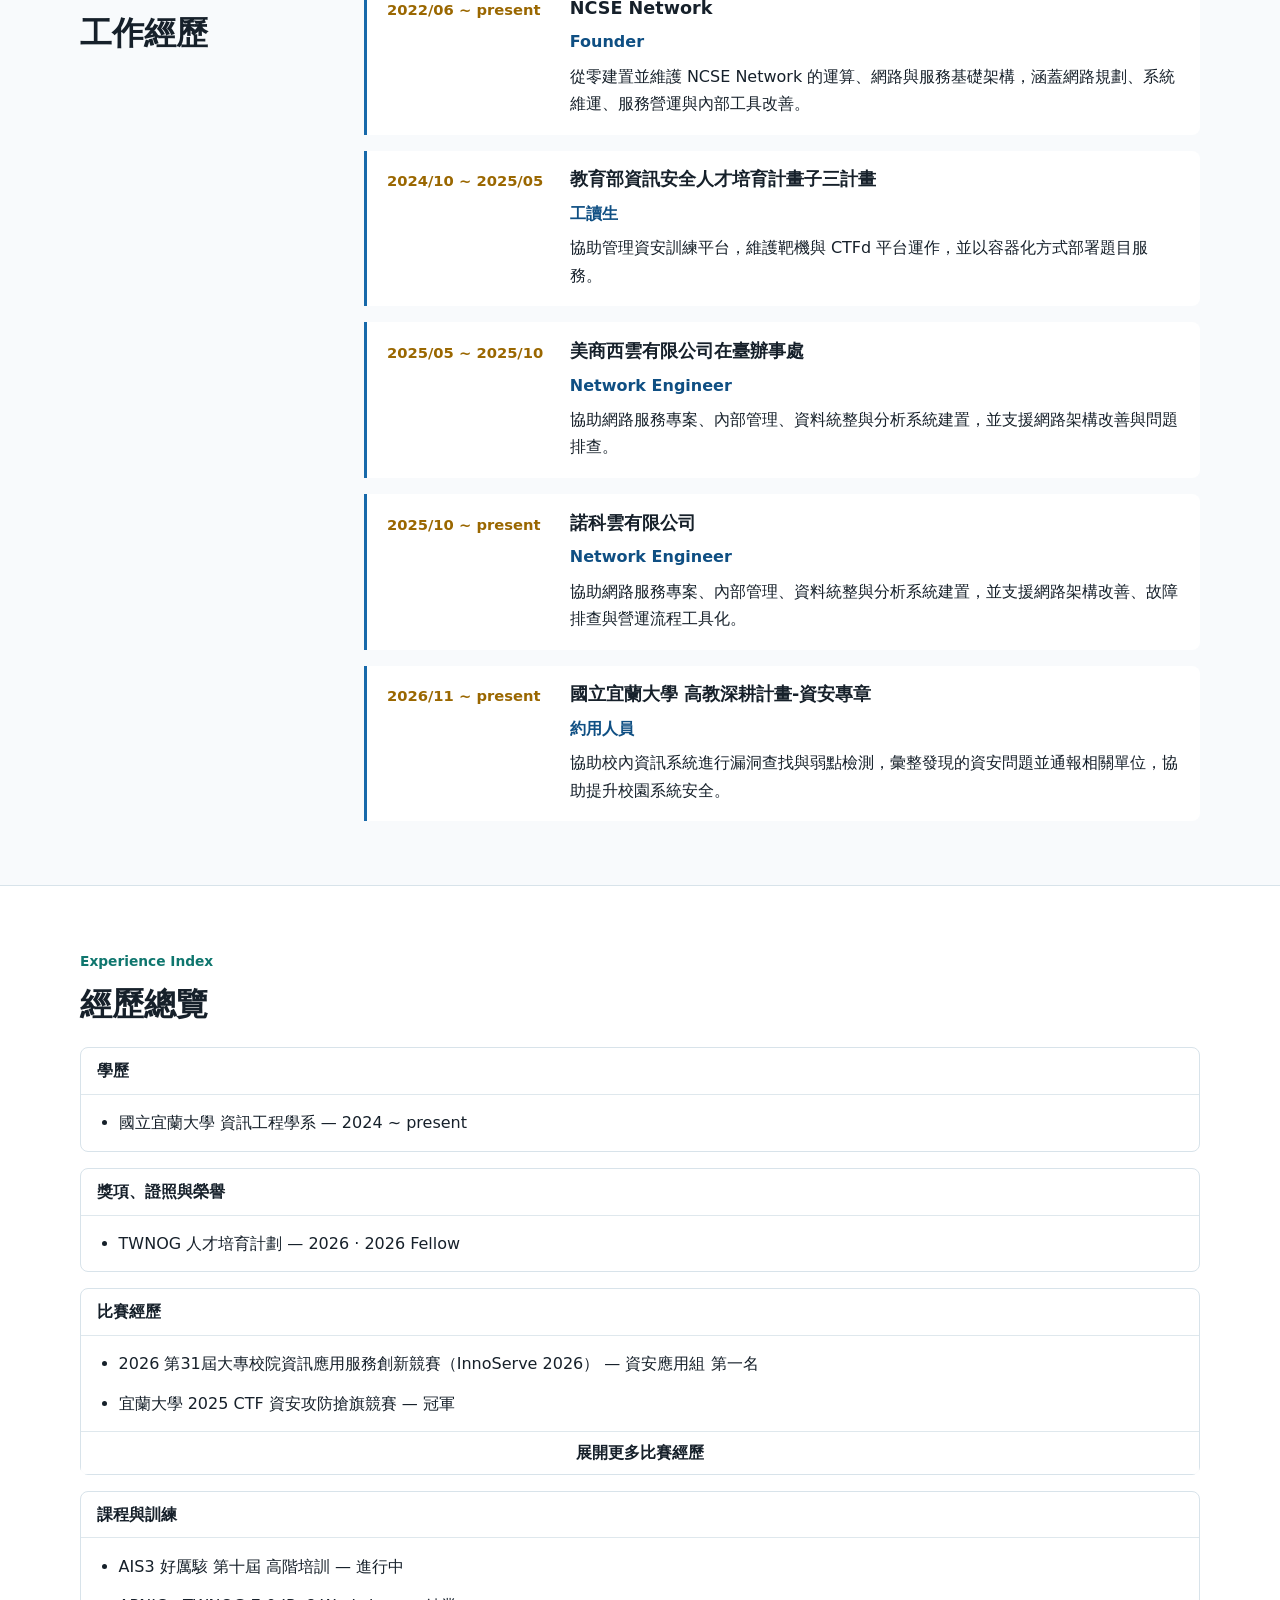
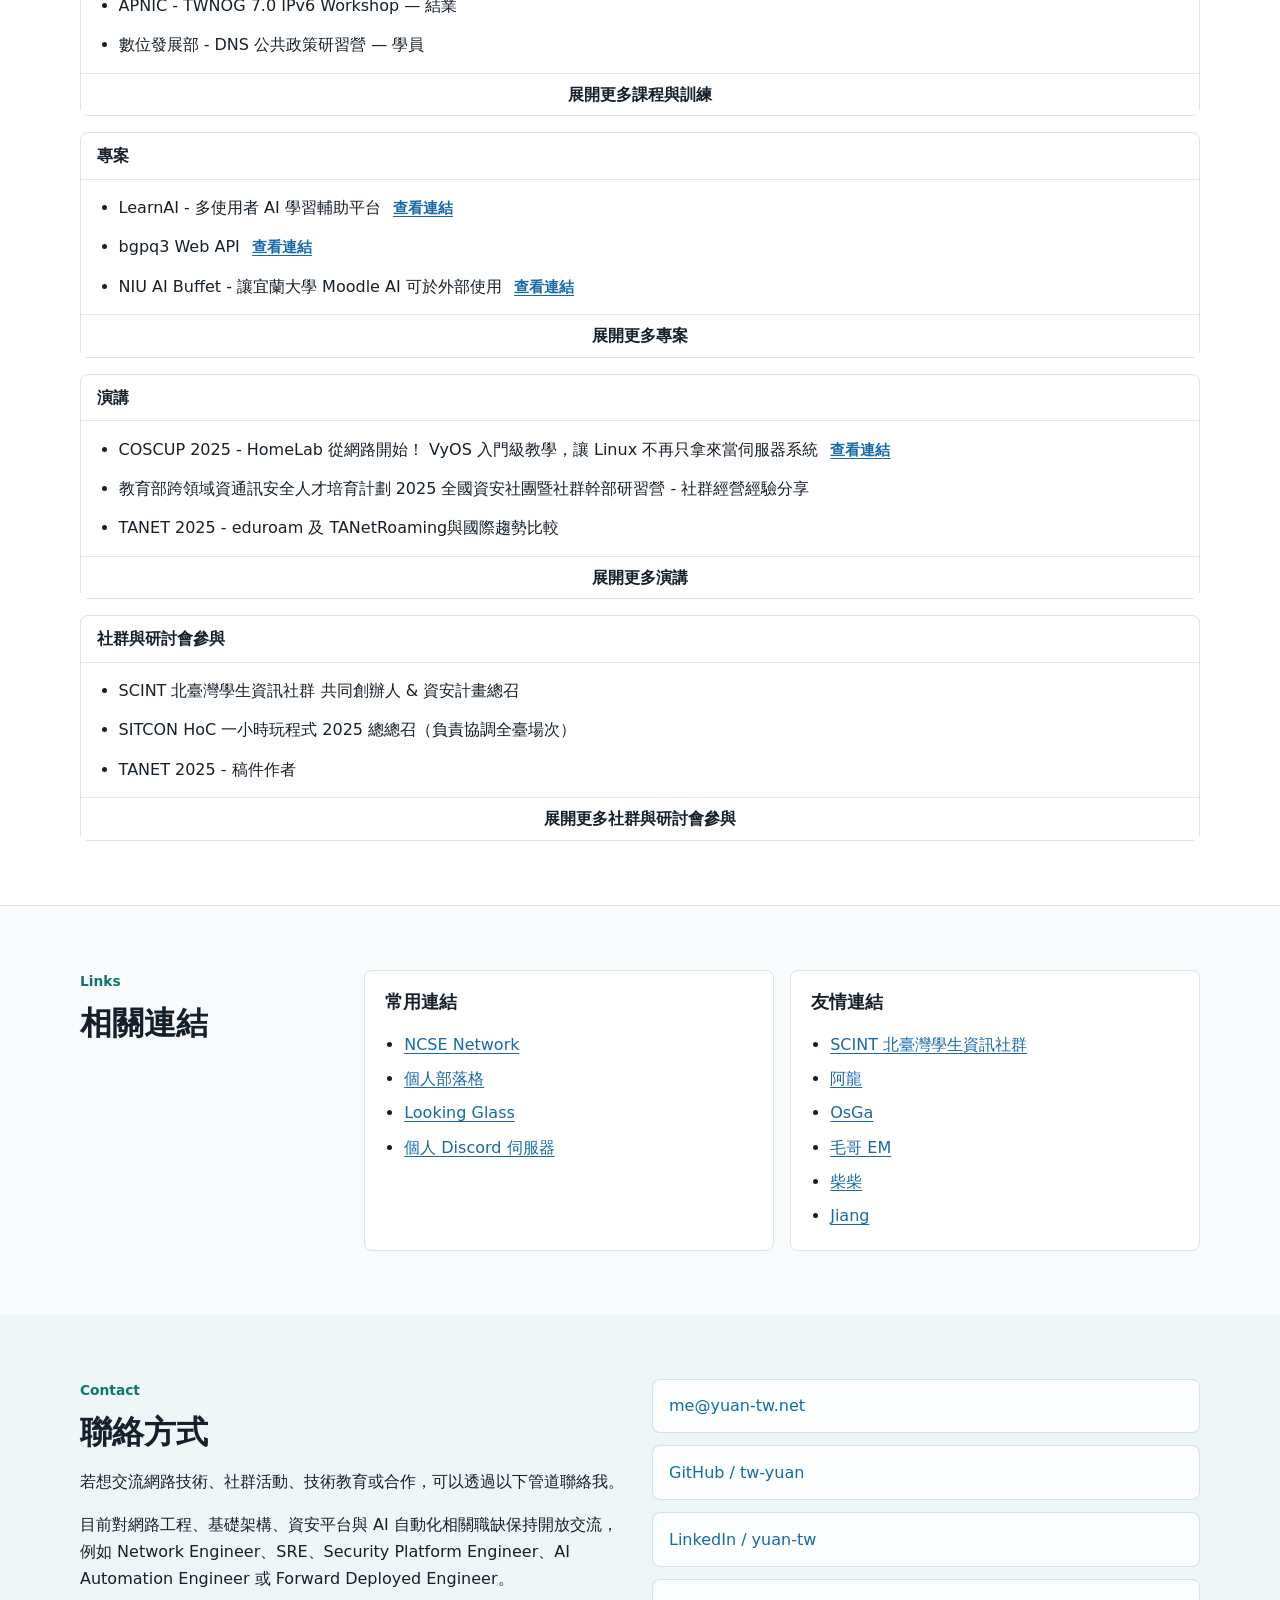
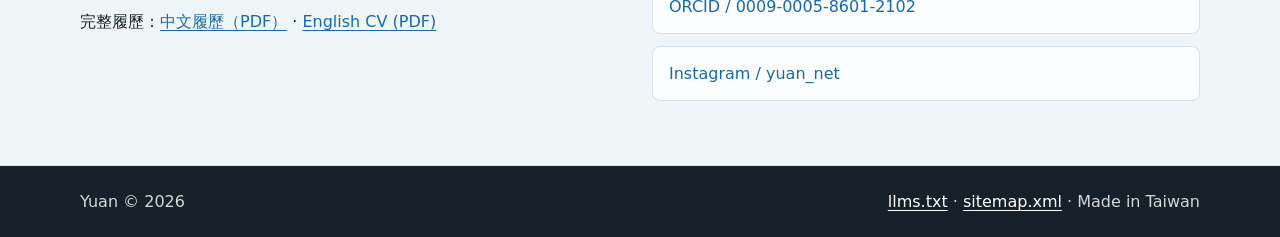
==== commit 91258ca7: "feat: add ORCID profile link Co-Authored-By: Claude Opus 5.5 <noreply@anthropic.com> Claude-Session:" ====
--- a/index.html
+++ b/index.html
@@ -149,6 +149,7 @@
         "sameAs": [
           "https://github.com/tw-yuan",
           "https://www.linkedin.com/in/yuan-tw",
+          "https://orcid.org/0009-0005-8601-2102",
           "https://instagram.com/yuan_net",
           "https://blog.yuan-tw.net/"
         ],
@@ -381,6 +382,7 @@
           <a href="mailto:me@yuan-tw.net">me@yuan-tw.net</a>
           <a href="https://github.com/tw-yuan" rel="me noopener noreferrer">GitHub / tw-yuan</a>
           <a href="https://www.linkedin.com/in/yuan-tw" rel="me noopener noreferrer">LinkedIn / yuan-tw</a>
+          <a href="https://orcid.org/0009-0005-8601-2102" rel="me noopener noreferrer">ORCID / 0009-0005-8601-2102</a>
           <a href="https://instagram.com/yuan_net" rel="me noopener noreferrer">Instagram / yuan_net</a>
         </address>
       </div>
